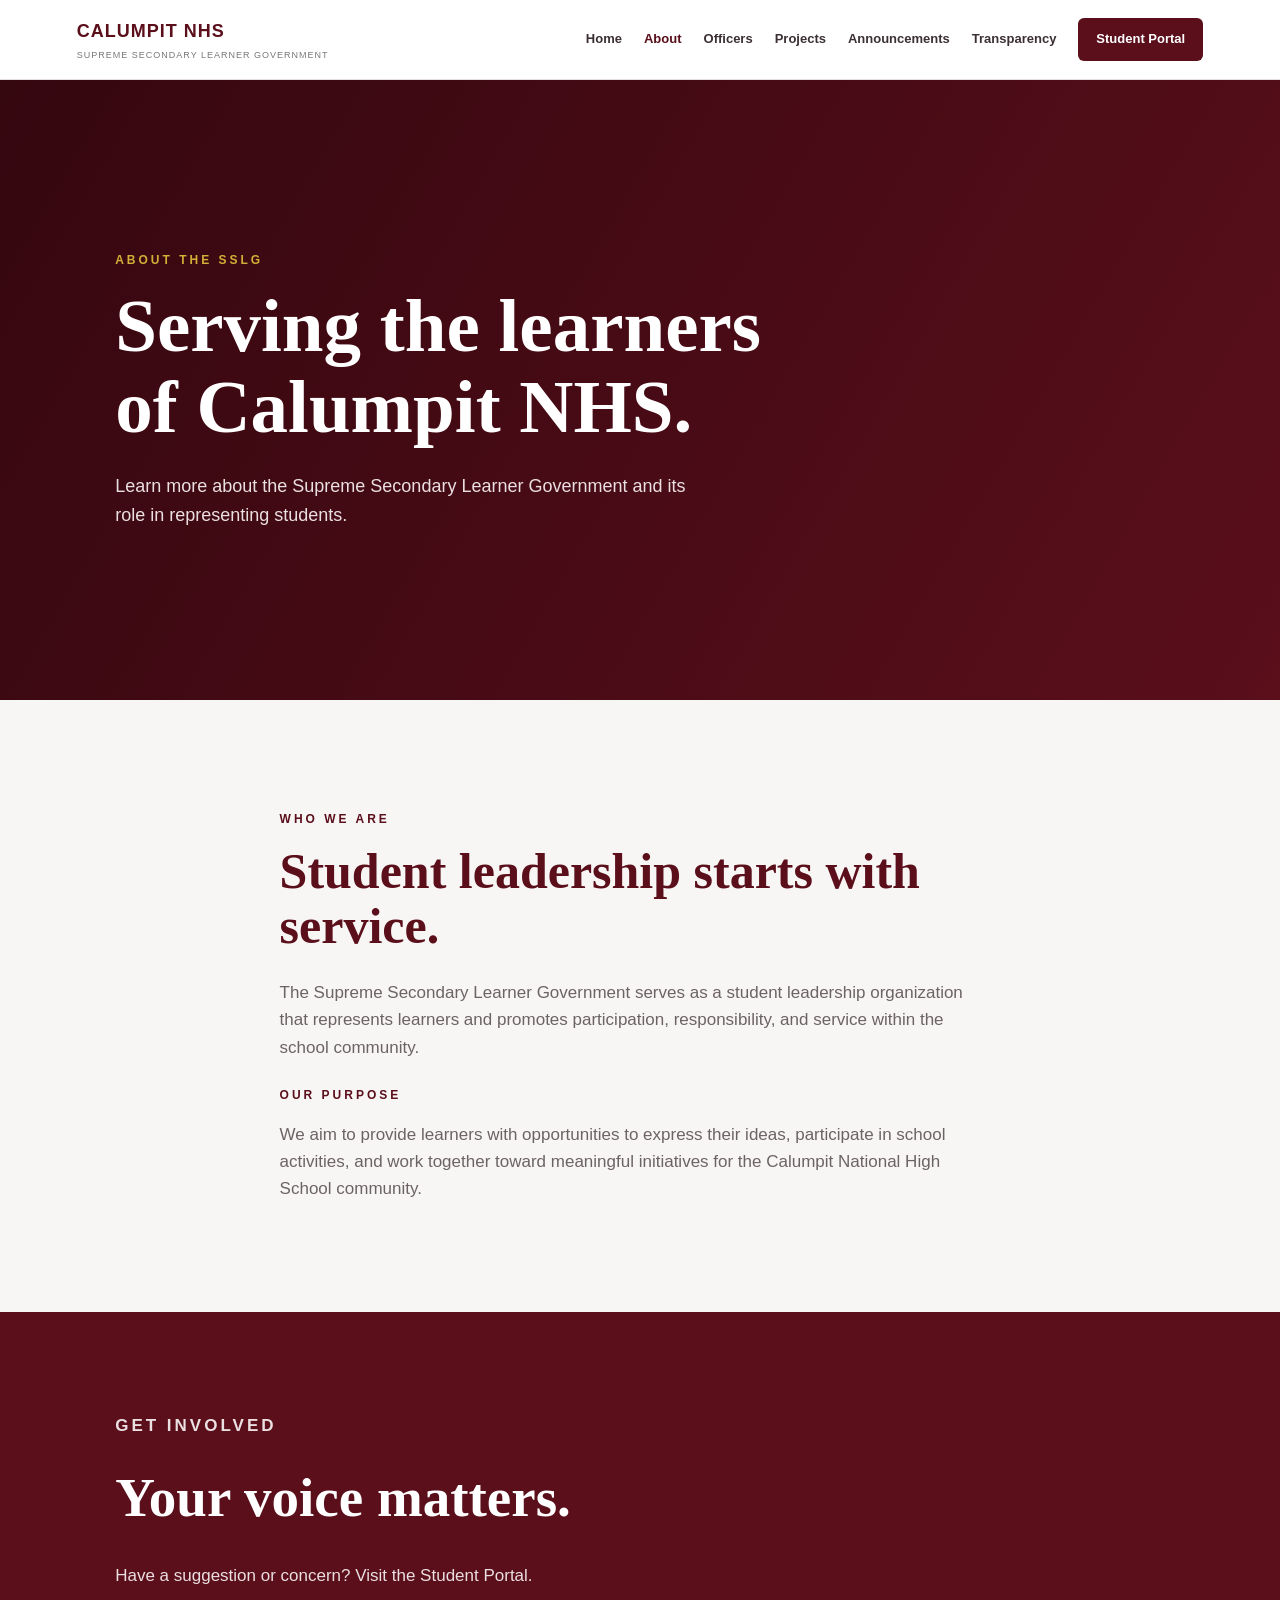
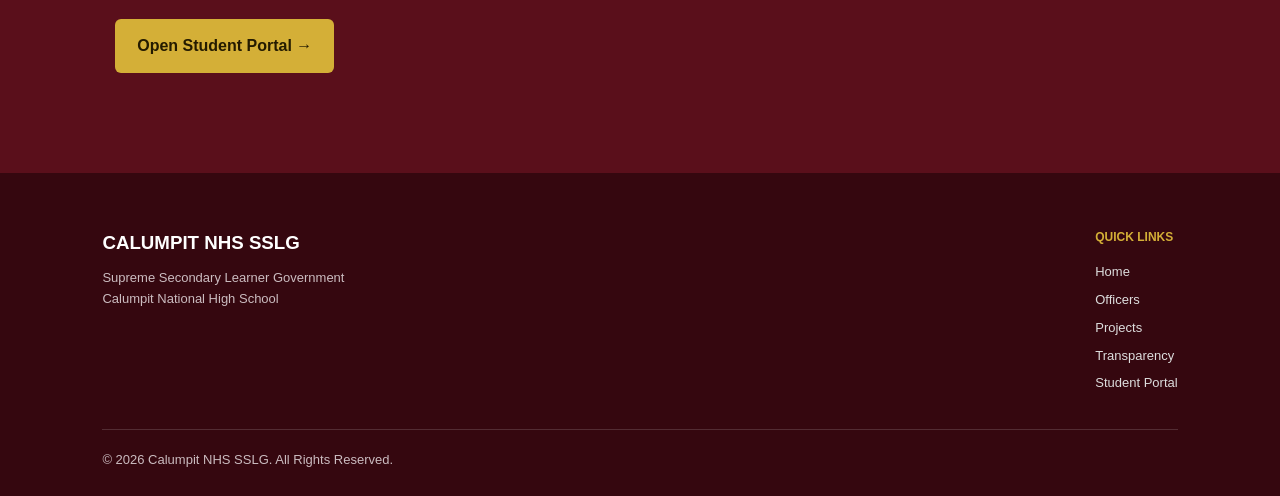
==== about.html @ c5470322 "Create about.html" ====
<!DOCTYPE html>
<html lang="en">

<head>

    <meta charset="UTF-8">

    <meta name="viewport"
          content="width=device-width, initial-scale=1.0">

    <title>About | Calumpit NHS SSLG</title>

    <link rel="stylesheet"
          href="style.css">

</head>


<body>


<!-- NAVIGATION -->

<header class="navbar">

    <div class="brand">

        <a href="index.html">

            <strong>
                CALUMPIT NHS
            </strong>

            <span>
                SUPREME SECONDARY LEARNER GOVERNMENT
            </span>

        </a>

    </div>


    <nav>

        <a href="index.html">
            Home
        </a>

        <a href="about.html"
           class="active">
            About
        </a>

        <a href="officers.html">
            Officers
        </a>

        <a href="projects.html">
            Projects
        </a>

        <a href="announcements.html">
            Announcements
        </a>

        <a href="transparency.html">
            Transparency
        </a>

        <a href="portal.html"
           class="portal-button">
            Student Portal
        </a>

    </nav>

</header>



<!-- PAGE HERO -->

<section class="hero">

    <div class="hero-content">

        <p class="eyebrow">
            ABOUT THE SSLG
        </p>


        <h1>
            Serving the learners
            of Calumpit NHS.
        </h1>


        <p class="hero-text">

            Learn more about the Supreme Secondary
            Learner Government and its role in
            representing students.

        </p>

    </div>

</section>



<!-- ABOUT CONTENT -->

<section class="welcome">

    <div class="section-label">
        WHO WE ARE
    </div>


    <h2>
        Student leadership
        starts with service.
    </h2>


    <p>

        The Supreme Secondary Learner Government
        serves as a student leadership organization
        that represents learners and promotes
        participation, responsibility, and service
        within the school community.

    </p>


    <br>


    <div class="section-label">
        OUR PURPOSE
    </div>


    <p>

        We aim to provide learners with opportunities
        to express their ideas, participate in school
        activities, and work together toward meaningful
        initiatives for the Calumpit National High
        School community.

    </p>

</section>



<!-- CALL TO ACTION -->

<section class="portal-section">

    <div class="portal-content">

        <p class="eyebrow">
            GET INVOLVED
        </p>


        <h2>
            Your voice matters.
        </h2>


        <p>

            Have a suggestion or concern?
            Visit the Student Portal.

        </p>


        <a href="portal.html"
           class="portal-cta">

            Open Student Portal →

        </a>

    </div>

</section>



<!-- FOOTER -->

<footer>

    <div class="footer-main">

        <div>

            <h3>
                CALUMPIT NHS SSLG
            </h3>

            <p>
                Supreme Secondary Learner Government
                <br>
                Calumpit National High School
            </p>

        </div>


        <div class="footer-links">

            <h4>
                QUICK LINKS
            </h4>

            <a href="index.html">
                Home
            </a>

            <a href="officers.html">
                Officers
            </a>

            <a href="projects.html">
                Projects
            </a>

            <a href="transparency.html">
                Transparency
            </a>

            <a href="portal.html">
                Student Portal
            </a>

        </div>

    </div>


    <div class="footer-bottom">

        <p>
            © 2026 Calumpit NHS SSLG.
            All Rights Reserved.
        </p>

    </div>

</footer>


</body>

</html>
---- style.css ----
/* =========================
   GENERAL
========================= */

* {
    box-sizing: border-box;
    margin: 0;
    padding: 0;
}

body {
    font-family: Arial, sans-serif;
    background: #f8f6f4;
    color: #24191c;
    line-height: 1.6;
}

a {
    text-decoration: none;
    color: inherit;
}


/* =========================
   NAVIGATION
========================= */

.navbar {
    height: 80px;
    background: white;

    display: flex;
    align-items: center;
    justify-content: space-between;

    padding: 0 6%;

    border-bottom: 1px solid #e5dfe0;
}

.brand a {
    display: flex;
    flex-direction: column;
}

.brand strong {
    color: #5a0f1b;
    font-size: 18px;
    letter-spacing: 1px;
}

.brand span {
    color: #777;
    font-size: 9px;
    letter-spacing: 1px;
    margin-top: 2px;
}

.navbar nav {
    display: flex;
    align-items: center;
    gap: 22px;
}

.navbar nav a {
    font-size: 13px;
    font-weight: bold;
    color: #3c3033;
}

.navbar nav a:hover,
.navbar nav .active {
    color: #5a0f1b;
}

.portal-button {
    background: #5a0f1b;
    color: white !important;

    padding: 11px 18px;

    border-radius: 6px;
}

.portal-button:hover {
    background: #3c0710;
}


/* =========================
   HERO
========================= */

.hero {
    min-height: 620px;

    background:
        linear-gradient(
            120deg,
            #35070f,
            #5a0f1b
        );

    color: white;

    display: flex;
    align-items: center;
    justify-content: space-between;

    padding: 90px 9%;

    gap: 60px;
}

.hero-content {
    max-width: 720px;
}

.eyebrow {
    color: #d4af37;

    font-size: 12px;
    font-weight: bold;

    letter-spacing: 3px;

    margin-bottom: 15px;
}

.hero h1 {
    font-family: Georgia, serif;

    font-size: clamp(45px, 6vw, 75px);

    line-height: 1.08;

    margin-bottom: 25px;
}

.hero-text {
    color: #eadfe1;

    font-size: 18px;

    max-width: 600px;
}

.hero-buttons {
    display: flex;
    gap: 12px;

    margin-top: 30px;
}

.button {
    background: #d4af37;
    color: #241b00;

    padding: 13px 22px;

    border-radius: 6px;

    font-weight: bold;
}

.button:hover {
    opacity: .9;
}

.button.secondary {
    background: transparent;

    color: white;

    border: 1px solid white;
}


/* =========================
   HERO EMBLEM
========================= */

.hero-emblem {
    text-align: center;
}

.emblem {
    width: 190px;
    height: 190px;

    border-radius: 50%;

    border: 6px solid #d4af37;

    background: rgba(255,255,255,.08);

    display: grid;
    place-items: center;

    font-size: 38px;
    font-weight: bold;

    margin-bottom: 20px;
}

.hero-emblem p {
    font-size: 11px;
    letter-spacing: 3px;
}


/* =========================
   WELCOME
========================= */

.welcome {
    max-width: 900px;

    padding: 110px 7%;

    margin: auto;
}

.section-label {
    color: #5a0f1b;

    font-size: 12px;
    font-weight: bold;

    letter-spacing: 3px;

    margin-bottom: 15px;
}

.welcome h2 {
    font-family: Georgia, serif;

    font-size: 50px;

    line-height: 1.1;

    color: #5a0f1b;

    margin-bottom: 25px;
}

.welcome p {
    color: #6c6365;

    font-size: 17px;

    max-width: 700px;
}


/* =========================
   QUICK ACCESS
========================= */

.quick-access {
    padding: 90px 7%;

    background: white;
}

.section-heading {
    max-width: 1200px;

    margin: auto;

    margin-bottom: 40px;
}

.eyebrow.dark {
    color: #5a0f1b;
}

.section-heading h2 {
    font-family: Georgia, serif;

    font-size: 45px;

    color: #24191c;
}


.quick-grid {
    max-width: 1200px;

    margin: auto;

    display: grid;

    grid-template-columns:
        repeat(4, 1fr);

    gap: 20px;
}

.quick-card {
    padding: 30px;

    border: 1px solid #e8e0e1;

    border-radius: 12px;

    background: #fff;

    transition: .2s;
}

.quick-card:hover {
    transform: translateY(-5px);

    border-color: #bca2a6;

    box-shadow:
        0 15px 35px
        rgba(40, 10, 15, .08);
}

.card-icon {
    font-size: 32px;

    margin-bottom: 15px;
}

.quick-card h3 {
    color: #5a0f1b;

    margin-bottom: 10px;
}

.quick-card p {
    color: #746a6c;

    font-size: 14px;

    margin-bottom: 20px;
}

.quick-card span {
    color: #5a0f1b;

    font-size: 13px;

    font-weight: bold;
}


/* =========================
   STUDENT PORTAL
========================= */

.portal-section {
    background: #5a0f1b;

    color: white;

    padding: 100px 9%;
}

.portal-content {
    max-width: 750px;
}

.portal-section h2 {
    font-family: Georgia, serif;

    font-size: 55px;

    margin-bottom: 20px;
}

.portal-section p {
    color: #eadfe1;

    max-width: 650px;

    font-size: 17px;
}

.portal-cta {
    display: inline-block;

    margin-top: 30px;

    padding: 14px 22px;

    background: #d4af37;

    color: #241b00;

    border-radius: 6px;

    font-weight: bold;
}


/* =========================
   FOOTER
========================= */

footer {
    background: #35070f;

    color: white;

    padding: 55px 8% 25px;
}

.footer-main {
    display: flex;

    justify-content: space-between;

    gap: 50px;
}

footer h3 {
    margin-bottom: 10px;
}

footer p {
    color: #cbbcc0;

    font-size: 13px;
}

.footer-links {
    display: flex;

    flex-direction: column;

    gap: 7px;
}

.footer-links h4 {
    color: #d4af37;

    font-size: 12px;

    margin-bottom: 8px;
}

.footer-links a {
    color: #ddd;

    font-size: 13px;
}

.footer-links a:hover {
    color: #d4af37;
}

.footer-bottom {
    border-top: 1px solid rgba(255,255,255,.15);

    margin-top: 35px;

    padding-top: 20px;
}


/* =========================
   MOBILE
========================= */

@media (max-width: 900px) {

    .navbar {
        padding: 0 5%;
    }

    .navbar nav {
        gap: 10px;
    }

    .hero {
        flex-direction: column;

        align-items: flex-start;

        padding: 70px 7%;
    }

    .hero-emblem {
        display: none;
    }

    .quick-grid {
        grid-template-columns:
            repeat(2, 1fr);
    }

}


@media (max-width: 600px) {

    .navbar {
        height: auto;

        padding: 20px;
    }

    .navbar nav {
        display: none;
    }

    .hero h1 {
        font-size: 45px;
    }

    .welcome h2,
    .section-heading h2,
    .portal-section h2 {
        font-size: 38px;
    }

    .quick-grid {
        grid-template-columns: 1fr;
    }

    .hero-buttons {
        flex-direction: column;
        align-items: flex-start;
    }

    .footer-main {
        flex-direction: column;
    }

}
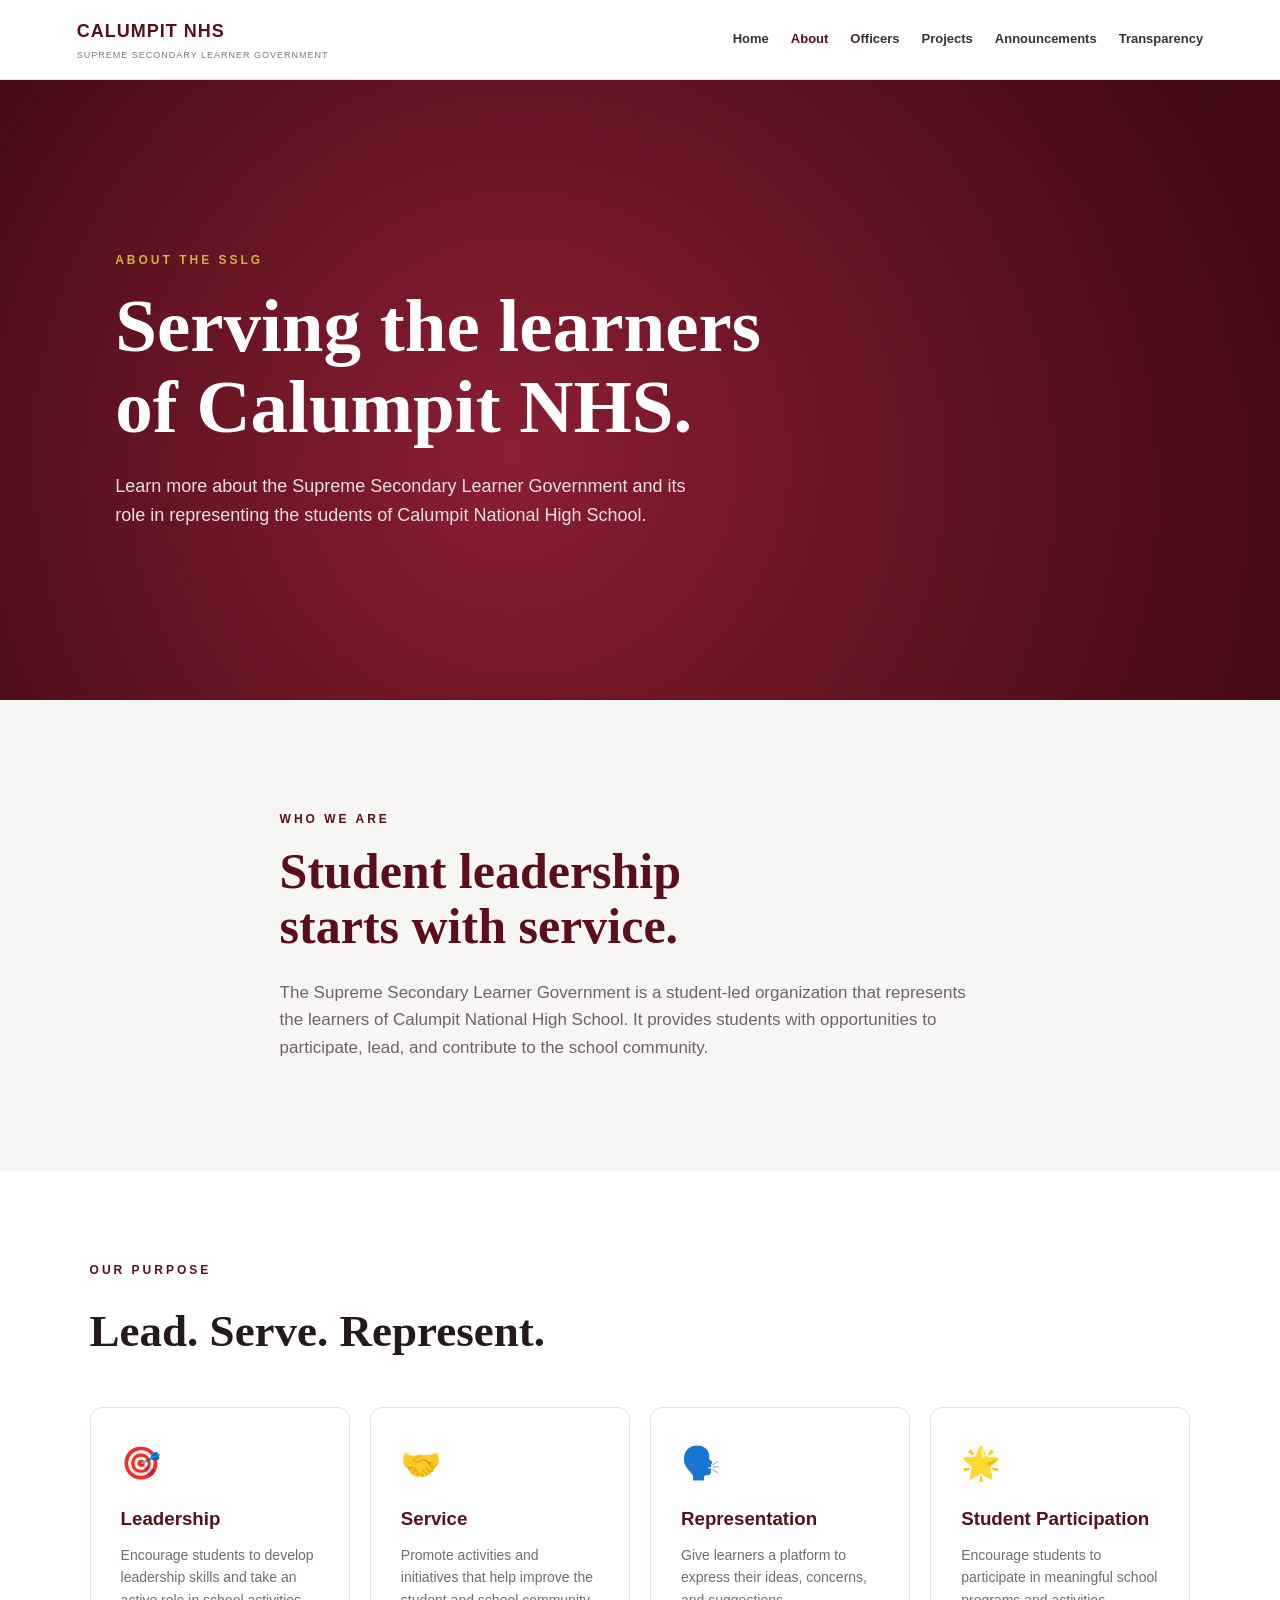
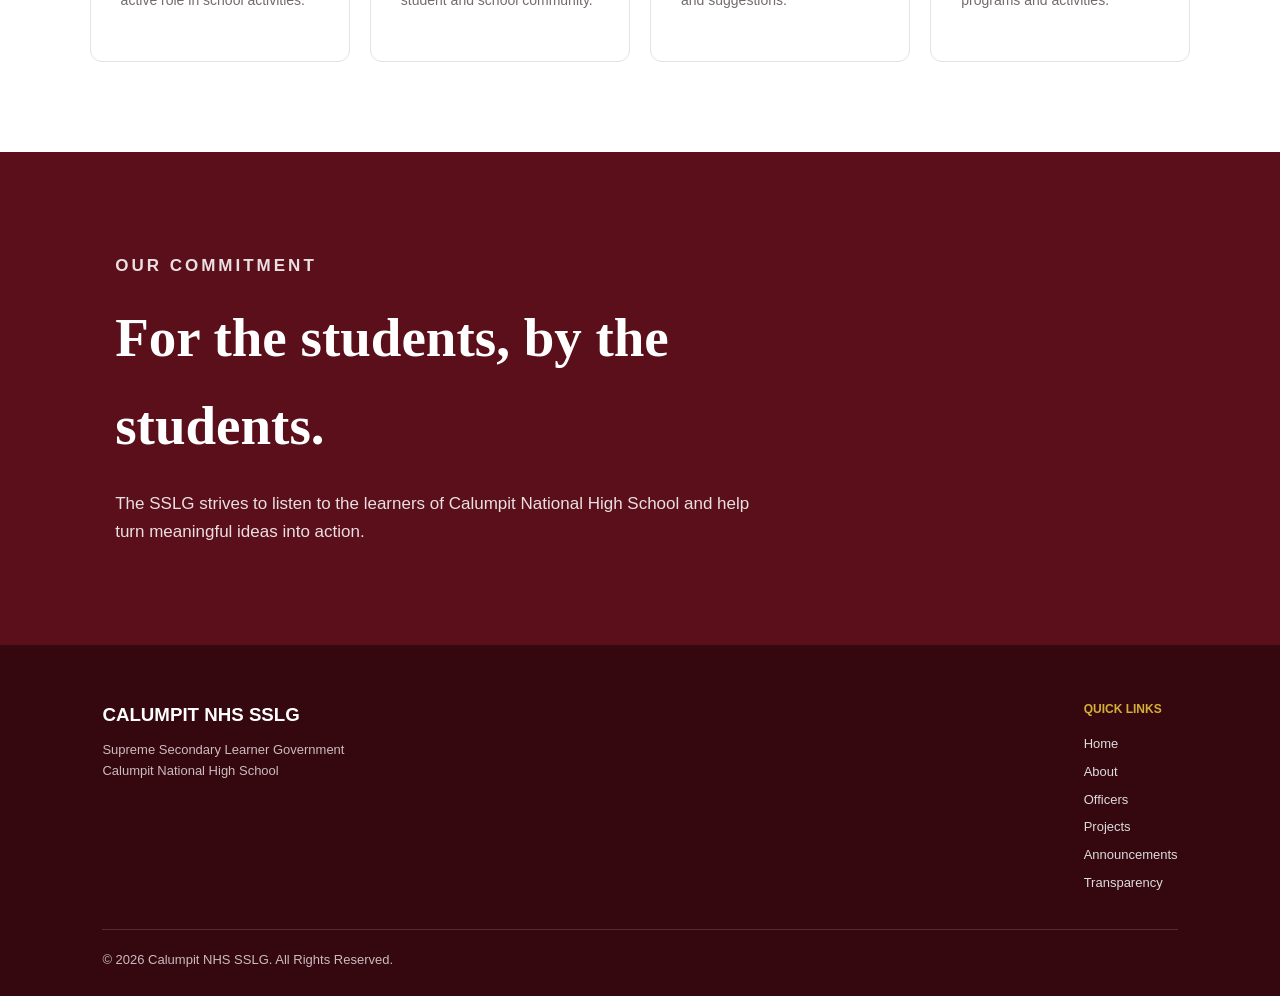
==== commit e464fb71: "Update about.html" ====
--- a/about.html
+++ b/about.html
@@ -2,83 +2,38 @@
 <html lang="en">
 
 <head>
-
     <meta charset="UTF-8">
-
-    <meta name="viewport"
-          content="width=device-width, initial-scale=1.0">
+    <meta name="viewport" content="width=device-width, initial-scale=1.0">
 
     <title>About | Calumpit NHS SSLG</title>
 
-    <link rel="stylesheet"
-          href="style.css">
-
+    <link rel="stylesheet" href="style.css">
 </head>
 
-
 <body>
 
-
-<!-- NAVIGATION -->
-
 <header class="navbar">
 
     <div class="brand">
-
         <a href="index.html">
-
-            <strong>
-                CALUMPIT NHS
-            </strong>
-
-            <span>
-                SUPREME SECONDARY LEARNER GOVERNMENT
-            </span>
-
+            <strong>CALUMPIT NHS</strong>
+            <span>SUPREME SECONDARY LEARNER GOVERNMENT</span>
         </a>
-
-    </div>
-
+    </div>
 
     <nav>
-
-        <a href="index.html">
-            Home
-        </a>
-
-        <a href="about.html"
-           class="active">
-            About
-        </a>
-
-        <a href="officers.html">
-            Officers
-        </a>
-
-        <a href="projects.html">
-            Projects
-        </a>
-
-        <a href="announcements.html">
-            Announcements
-        </a>
-
-        <a href="transparency.html">
-            Transparency
-        </a>
-
-        <a href="portal.html"
-           class="portal-button">
-            Student Portal
-        </a>
-
+        <a href="index.html">Home</a>
+        <a href="about.html" class="active">About</a>
+        <a href="officers.html">Officers</a>
+        <a href="projects.html">Projects</a>
+        <a href="announcements.html">Announcements</a>
+        <a href="transparency.html">Transparency</a>
     </nav>
 
 </header>
 
 
-
-<!-- PAGE HERO -->
+<main>
 
 <section class="hero">
 
@@ -88,28 +43,24 @@
             ABOUT THE SSLG
         </p>
 
-
         <h1>
             Serving the learners
+            <br>
             of Calumpit NHS.
         </h1>
 
-
         <p class="hero-text">
-
             Learn more about the Supreme Secondary
             Learner Government and its role in
-            representing students.
-
-        </p>
-
-    </div>
-
-</section>
-
-
-
-<!-- ABOUT CONTENT -->
+            representing the students of Calumpit
+            National High School.
+        </p>
+
+    </div>
+
+</section>
+
+
 
 <section class="welcome">
 
@@ -117,84 +68,148 @@
         WHO WE ARE
     </div>
 
-
     <h2>
         Student leadership
+        <br>
         starts with service.
     </h2>
 
-
     <p>
-
         The Supreme Secondary Learner Government
-        serves as a student leadership organization
-        that represents learners and promotes
-        participation, responsibility, and service
-        within the school community.
-
+        is a student-led organization that represents
+        the learners of Calumpit National High School.
+        It provides students with opportunities to
+        participate, lead, and contribute to the
+        school community.
     </p>
 
-
-    <br>
-
-
-    <div class="section-label">
-        OUR PURPOSE
-    </div>
-
-
-    <p>
-
-        We aim to provide learners with opportunities
-        to express their ideas, participate in school
-        activities, and work together toward meaningful
-        initiatives for the Calumpit National High
-        School community.
-
-    </p>
-
-</section>
-
-
-
-<!-- CALL TO ACTION -->
+</section>
+
+
+
+<section class="quick-access">
+
+    <div class="section-heading">
+
+        <p class="eyebrow dark">
+            OUR PURPOSE
+        </p>
+
+        <h2>
+            Lead. Serve. Represent.
+        </h2>
+
+    </div>
+
+
+    <div class="quick-grid">
+
+        <div class="quick-card">
+
+            <div class="card-icon">
+                🎯
+            </div>
+
+            <h3>
+                Leadership
+            </h3>
+
+            <p>
+                Encourage students to develop
+                leadership skills and take an
+                active role in school activities.
+            </p>
+
+        </div>
+
+
+        <div class="quick-card">
+
+            <div class="card-icon">
+                🤝
+            </div>
+
+            <h3>
+                Service
+            </h3>
+
+            <p>
+                Promote activities and initiatives
+                that help improve the student
+                and school community.
+            </p>
+
+        </div>
+
+
+        <div class="quick-card">
+
+            <div class="card-icon">
+                🗣️
+            </div>
+
+            <h3>
+                Representation
+            </h3>
+
+            <p>
+                Give learners a platform to express
+                their ideas, concerns, and suggestions.
+            </p>
+
+        </div>
+
+
+        <div class="quick-card">
+
+            <div class="card-icon">
+                🌟
+            </div>
+
+            <h3>
+                Student Participation
+            </h3>
+
+            <p>
+                Encourage students to participate
+                in meaningful school programs and
+                activities.
+            </p>
+
+        </div>
+
+    </div>
+
+</section>
+
+
 
 <section class="portal-section">
 
     <div class="portal-content">
 
         <p class="eyebrow">
-            GET INVOLVED
-        </p>
-
+            OUR COMMITMENT
+        </p>
 
         <h2>
-            Your voice matters.
+            For the students,
+            by the students.
         </h2>
 
-
         <p>
-
-            Have a suggestion or concern?
-            Visit the Student Portal.
-
-        </p>
-
-
-        <a href="portal.html"
-           class="portal-cta">
-
-            Open Student Portal →
-
-        </a>
-
-    </div>
-
-</section>
-
-
-
-<!-- FOOTER -->
+            The SSLG strives to listen to the learners
+            of Calumpit National High School and help
+            turn meaningful ideas into action.
+        </p>
+
+    </div>
+
+</section>
+
+</main>
+
+
 
 <footer>
 
@@ -221,25 +236,12 @@
                 QUICK LINKS
             </h4>
 
-            <a href="index.html">
-                Home
-            </a>
-
-            <a href="officers.html">
-                Officers
-            </a>
-
-            <a href="projects.html">
-                Projects
-            </a>
-
-            <a href="transparency.html">
-                Transparency
-            </a>
-
-            <a href="portal.html">
-                Student Portal
-            </a>
+            <a href="index.html">Home</a>
+            <a href="about.html">About</a>
+            <a href="officers.html">Officers</a>
+            <a href="projects.html">Projects</a>
+            <a href="announcements.html">Announcements</a>
+            <a href="transparency.html">Transparency</a>
 
         </div>
 
@@ -257,7 +259,5 @@
 
 </footer>
 
-
 </body>
-
 </html>
--- a/style.css
+++ b/style.css
@@ -95,12 +95,26 @@
     min-height: 620px;
 
     background:
+        radial-gradient(
+            circle at 20% 30%,
+            #8b1e32,
+            transparent 35%
+        ),
+        radial-gradient(
+            circle at 80% 70%,
+            #7a182b,
+            transparent 35%
+        ),
         linear-gradient(
             120deg,
             #35070f,
             #5a0f1b
         );
 
+    background-size: 200% 200%;
+
+    animation: maroonRadiance 12s ease-in-out infinite;
+
     color: white;
 
     display: flex;
@@ -110,6 +124,33 @@
     padding: 90px 9%;
 
     gap: 60px;
+
+    overflow: hidden;
+}
+
+
+@keyframes maroonRadiance {
+
+    0% {
+        background-position: 0% 50%;
+    }
+
+    25% {
+        background-position: 100% 30%;
+    }
+
+    50% {
+        background-position: 100% 80%;
+    }
+
+    75% {
+        background-position: 20% 100%;
+    }
+
+    100% {
+        background-position: 0% 50%;
+    }
+
 }
 
 .hero-content {
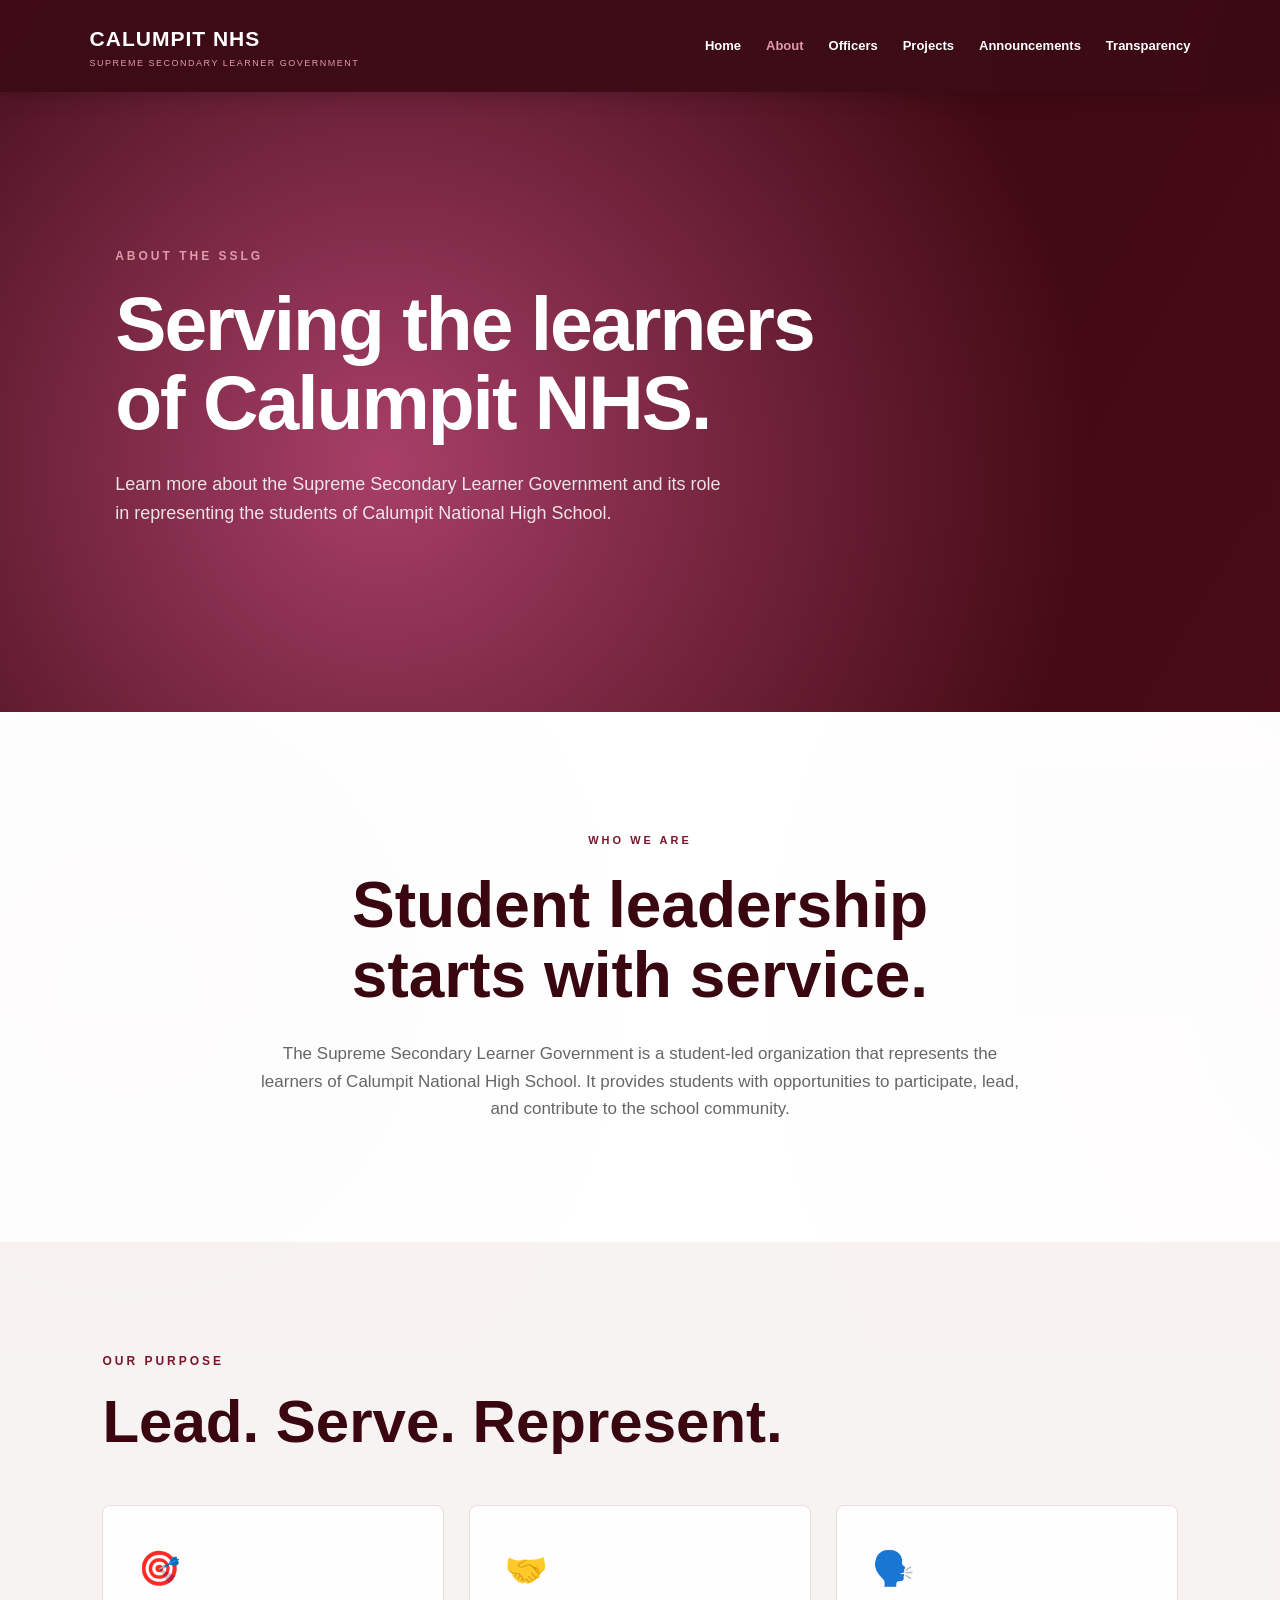
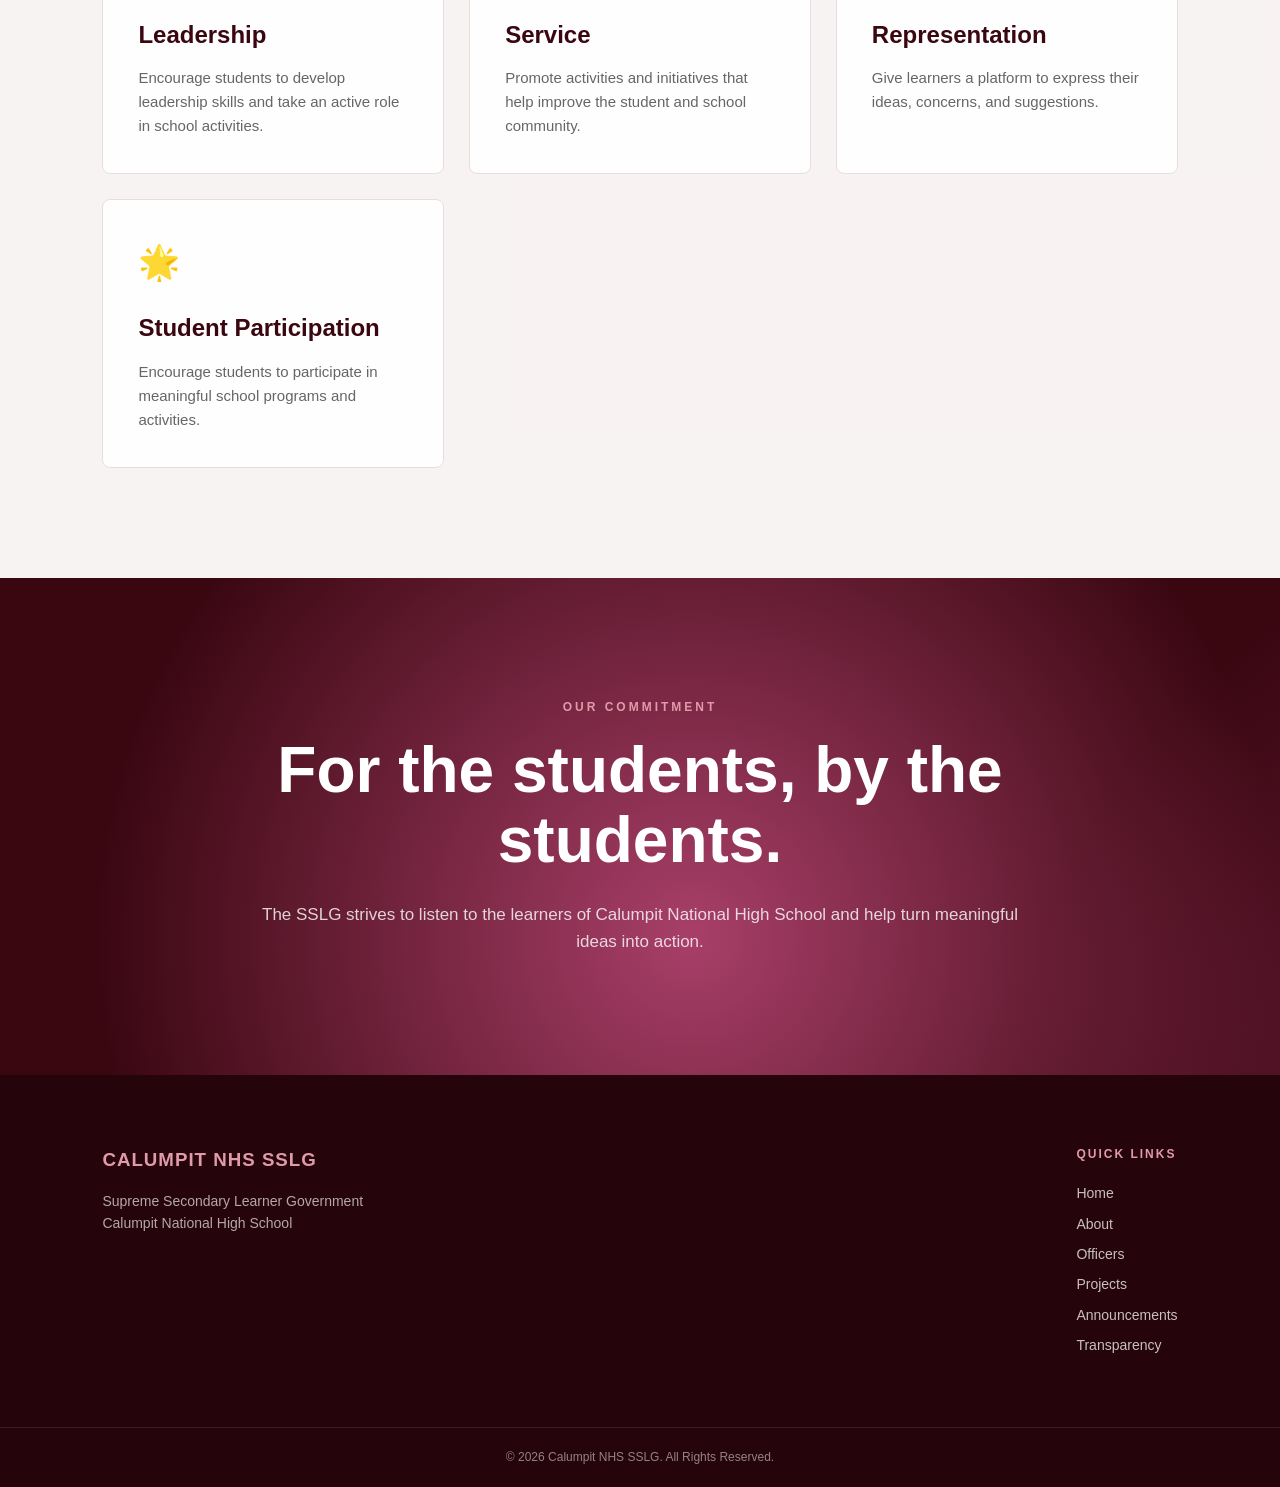
==== commit 896ea2e3: "Update about.html" ====
--- a/about.html
+++ b/about.html
@@ -10,7 +10,7 @@
     <link rel="stylesheet" href="style.css">
 </head>
 
-<body>
+<body class="about">
 
 <header class="navbar">
 
--- a/style.css
+++ b/style.css
@@ -1,456 +1,1023 @@
+/* =========================================================
+   CALUMPIT NHS SSLG WEBSITE
+   COMPLETE STYLE SHEET
+   ========================================================= */
+
+
 /* =========================
-   GENERAL
-========================= */
+   RESET
+   ========================= */
 
 * {
-    box-sizing: border-box;
     margin: 0;
     padding: 0;
+    box-sizing: border-box;
+}
+
+html {
+    scroll-behavior: smooth;
 }
 
 body {
-    font-family: Arial, sans-serif;
-    background: #f8f6f4;
-    color: #24191c;
+    font-family: Arial, Helvetica, sans-serif;
+    color: #3a0711;
+    background: #f8f3f3;
     line-height: 1.6;
-}
-
-a {
-    text-decoration: none;
-    color: inherit;
+    overflow-x: hidden;
+}
+
+
+/* =========================
+   PAGE COLOR THEMES
+   ========================= */
+
+/* HOME — MAROON + GOLD */
+
+body.home {
+    --glow1: rgba(231, 189, 104, 0.35);
+    --glow2: rgba(139, 30, 50, 0.50);
+    --glow3: rgba(110, 20, 40, 0.35);
+
+    --hero1: #9b2845;
+    --hero2: #c49a45;
+
+    --accent: #e7bd68;
+}
+
+
+/* ABOUT — BURGUNDY + ROSE */
+
+body.about {
+    --glow1: rgba(190, 75, 105, 0.38);
+    --glow2: rgba(110, 20, 45, 0.50);
+    --glow3: rgba(150, 45, 75, 0.35);
+
+    --hero1: #a83f68;
+    --hero2: #702040;
+
+    --accent: #e09aaa;
+}
+
+
+/* OFFICERS — MAROON + PLUM */
+
+body.officers {
+    --glow1: rgba(125, 75, 150, 0.35);
+    --glow2: rgba(95, 20, 65, 0.50);
+    --glow3: rgba(135, 45, 105, 0.30);
+
+    --hero1: #75468e;
+    --hero2: #842d68;
+
+    --accent: #d1a4e5;
+}
+
+
+/* PROJECTS — CRIMSON + MAROON */
+
+body.projects {
+    --glow1: rgba(210, 50, 65, 0.38);
+    --glow2: rgba(120, 15, 30, 0.55);
+    --glow3: rgba(170, 35, 45, 0.35);
+
+    --hero1: #c52f43;
+    --hero2: #8f1728;
+
+    --accent: #f08080;
+}
+
+
+/* ANNOUNCEMENTS — MAROON + COPPER */
+
+body.announcements {
+    --glow1: rgba(205, 110, 50, 0.38);
+    --glow2: rgba(120, 25, 30, 0.50);
+    --glow3: rgba(180, 65, 40, 0.35);
+
+    --hero1: #b85c35;
+    --hero2: #9a302d;
+
+    --accent: #e5a66b;
+}
+
+
+/* TRANSPARENCY — MAROON + BRONZE */
+
+body.transparency {
+    --glow1: rgba(190, 145, 60, 0.38);
+    --glow2: rgba(100, 20, 30, 0.55);
+    --glow3: rgba(150, 90, 40, 0.35);
+
+    --hero1: #a98235;
+    --hero2: #7d202c;
+
+    --accent: #e0bd72;
+}
+
+
+/* =========================
+   MOVING BACKGROUND
+   ========================= */
+
+body::before {
+    content: "";
+
+    position: fixed;
+
+    top: -50%;
+    left: -50%;
+
+    width: 200%;
+    height: 200%;
+
+    z-index: -5;
+
+    pointer-events: none;
+
+    background:
+        radial-gradient(
+            circle at 20% 20%,
+            var(--glow1),
+            transparent 25%
+        ),
+
+        radial-gradient(
+            circle at 80% 30%,
+            var(--glow2),
+            transparent 28%
+        ),
+
+        radial-gradient(
+            circle at 30% 80%,
+            var(--glow3),
+            transparent 25%
+        ),
+
+        radial-gradient(
+            circle at 80% 80%,
+            var(--glow1),
+            transparent 30%
+        );
+
+    animation:
+        backgroundMove 18s ease-in-out infinite;
+}
+
+
+@keyframes backgroundMove {
+
+    0% {
+        transform:
+            translate(0%, 0%)
+            scale(1);
+    }
+
+    25% {
+        transform:
+            translate(5%, -4%)
+            scale(1.05);
+    }
+
+    50% {
+        transform:
+            translate(-4%, 5%)
+            scale(1.08);
+    }
+
+    75% {
+        transform:
+            translate(-5%, -3%)
+            scale(1.04);
+    }
+
+    100% {
+        transform:
+            translate(0%, 0%)
+            scale(1);
+    }
 }
 
 
 /* =========================
    NAVIGATION
-========================= */
+   ========================= */
 
 .navbar {
-    height: 80px;
-    background: white;
+
+    width: 100%;
+
+    padding:
+        22px 7%;
 
     display: flex;
+
     align-items: center;
+
     justify-content: space-between;
 
-    padding: 0 6%;
-
-    border-bottom: 1px solid #e5dfe0;
-}
+    background:
+        rgba(55, 5, 15, 0.97);
+
+    position: sticky;
+
+    top: 0;
+
+    z-index: 1000;
+
+    box-shadow:
+        0 4px 20px
+        rgba(0, 0, 0, 0.18);
+}
+
 
 .brand a {
+
+    text-decoration: none;
+
     display: flex;
+
     flex-direction: column;
 }
 
+
 .brand strong {
-    color: #5a0f1b;
-    font-size: 18px;
+
+    color: white;
+
+    font-size: 21px;
+
     letter-spacing: 1px;
 }
 
+
 .brand span {
-    color: #777;
+
+    color: var(--accent);
+
     font-size: 9px;
-    letter-spacing: 1px;
-    margin-top: 2px;
-}
-
-.navbar nav {
+
+    letter-spacing: 1.5px;
+}
+
+
+nav {
+
     display: flex;
+
     align-items: center;
-    gap: 22px;
-}
-
-.navbar nav a {
+
+    gap: 25px;
+}
+
+
+nav a {
+
+    color: white;
+
+    text-decoration: none;
+
     font-size: 13px;
-    font-weight: bold;
-    color: #3c3033;
-}
-
-.navbar nav a:hover,
-.navbar nav .active {
-    color: #5a0f1b;
-}
-
-.portal-button {
-    background: #5a0f1b;
-    color: white !important;
-
-    padding: 11px 18px;
-
-    border-radius: 6px;
-}
-
-.portal-button:hover {
-    background: #3c0710;
+
+    font-weight: 600;
+
+    transition:
+        color 0.3s ease;
+}
+
+
+nav a:hover,
+nav a.active {
+
+    color: var(--accent);
 }
 
 
 /* =========================
    HERO
-========================= */
+   ========================= */
 
 .hero {
+
     min-height: 620px;
 
+    position: relative;
+
+    overflow: hidden;
+
+    display: flex;
+
+    align-items: center;
+
+    justify-content: space-between;
+
+    gap: 60px;
+
+    padding:
+        100px 9%;
+
+    color: white;
+
     background:
+
         radial-gradient(
-            circle at 20% 30%,
-            #8b1e32,
-            transparent 35%
+            circle at 15% 30%,
+            var(--hero1),
+            transparent 30%
         ),
+
         radial-gradient(
-            circle at 80% 70%,
-            #7a182b,
-            transparent 35%
+            circle at 85% 70%,
+            var(--hero2),
+            transparent 30%
         ),
+
         linear-gradient(
             120deg,
             #35070f,
             #5a0f1b
         );
 
-    background-size: 200% 200%;
-
-    animation: maroonRadiance 12s ease-in-out infinite;
+    background-size:
+        200% 200%;
+
+    animation:
+        heroMove 15s
+        ease-in-out infinite;
+}
+
+
+@keyframes heroMove {
+
+    0% {
+        background-position:
+            0% 50%;
+    }
+
+    25% {
+        background-position:
+            100% 30%;
+    }
+
+    50% {
+        background-position:
+            100% 80%;
+    }
+
+    75% {
+        background-position:
+            20% 100%;
+    }
+
+    100% {
+        background-position:
+            0% 50%;
+    }
+}
+
+
+.hero-content {
+
+    max-width: 720px;
+}
+
+
+.eyebrow {
+
+    color: var(--accent);
+
+    font-size: 12px;
+
+    font-weight: 700;
+
+    letter-spacing: 3px;
+
+    margin-bottom: 18px;
+}
+
+
+.eyebrow.dark {
+
+    color: #7b162b;
+}
+
+
+.hero h1 {
+
+    font-size:
+        clamp(45px, 6vw, 82px);
+
+    line-height: 1.03;
+
+    letter-spacing: -2px;
+
+    margin-bottom: 28px;
+}
+
+
+.hero-text {
+
+    max-width: 620px;
+
+    font-size: 18px;
+
+    color:
+        rgba(255,255,255,0.86);
+
+    margin-bottom: 30px;
+}
+
+
+/* =========================
+   HOME LOGO / EMBLEM
+   ========================= */
+
+.hero-emblem {
+
+    text-align: center;
+
+    min-width: 220px;
+}
+
+
+.emblem {
+
+    width: 190px;
+
+    height: 190px;
+
+    border-radius: 50%;
+
+    display: flex;
+
+    align-items: center;
+
+    justify-content: center;
+
+    margin: auto;
+
+    border:
+        3px solid var(--accent);
+
+    color:
+        var(--accent);
+
+    font-size: 42px;
+
+    font-weight: 900;
+
+    letter-spacing: 3px;
+
+    background:
+        rgba(255,255,255,0.05);
+
+    position: relative;
+
+    box-shadow:
+
+        0 0 10px
+        rgba(231,189,104,0.7),
+
+        0 0 25px
+        rgba(231,189,104,0.5),
+
+        0 0 55px
+        rgba(231,189,104,0.35);
+
+    animation:
+        logoGlow 3s
+        ease-in-out infinite;
+}
+
+
+.emblem::before {
+
+    content: "";
+
+    position: absolute;
+
+    width: 220px;
+
+    height: 220px;
+
+    border-radius: 50%;
+
+    border:
+        1px solid
+        rgba(231,189,104,0.35);
+
+    box-shadow:
+        0 0 25px
+        rgba(231,189,104,0.25);
+
+    animation:
+        logoRing 5s
+        linear infinite;
+}
+
+
+.emblem::after {
+
+    content: "";
+
+    position: absolute;
+
+    width: 250px;
+
+    height: 250px;
+
+    border-radius: 50%;
+
+    border:
+        1px solid
+        rgba(231,189,104,0.15);
+
+    animation:
+        logoRingReverse 8s
+        linear infinite;
+}
+
+
+@keyframes logoGlow {
+
+    0% {
+
+        transform:
+            scale(1);
+
+        box-shadow:
+
+            0 0 10px
+            rgba(231,189,104,0.6),
+
+            0 0 25px
+            rgba(231,189,104,0.4),
+
+            0 0 45px
+            rgba(231,189,104,0.25);
+    }
+
+
+    50% {
+
+        transform:
+            scale(1.04);
+
+        box-shadow:
+
+            0 0 15px
+            rgba(231,189,104,0.9),
+
+            0 0 40px
+            rgba(231,189,104,0.65),
+
+            0 0 75px
+            rgba(231,189,104,0.4);
+    }
+
+
+    100% {
+
+        transform:
+            scale(1);
+
+        box-shadow:
+
+            0 0 10px
+            rgba(231,189,104,0.6),
+
+            0 0 25px
+            rgba(231,189,104,0.4),
+
+            0 0 45px
+            rgba(231,189,104,0.25);
+    }
+}
+
+
+@keyframes logoRing {
+
+    from {
+
+        transform:
+            rotate(0deg);
+    }
+
+    to {
+
+        transform:
+            rotate(360deg);
+    }
+}
+
+
+@keyframes logoRingReverse {
+
+    from {
+
+        transform:
+            rotate(360deg);
+    }
+
+    to {
+
+        transform:
+            rotate(0deg);
+    }
+}
+
+
+/* =========================
+   BUTTONS
+   ========================= */
+
+.hero-buttons {
+
+    display: flex;
+
+    gap: 15px;
+
+    flex-wrap: wrap;
+}
+
+
+.button {
+
+    display: inline-block;
+
+    padding:
+        14px 25px;
+
+    background:
+        var(--accent);
+
+    color:
+        #3a0711;
+
+    text-decoration: none;
+
+    font-weight: 700;
+
+    border-radius: 4px;
+
+    transition:
+        0.3s;
+}
+
+
+.button:hover {
+
+    transform:
+        translateY(-3px);
+
+    box-shadow:
+        0 8px 20px
+        rgba(0,0,0,0.2);
+}
+
+
+.button.secondary {
+
+    background:
+        transparent;
 
     color: white;
 
-    display: flex;
-    align-items: center;
-    justify-content: space-between;
-
-    padding: 90px 9%;
-
-    gap: 60px;
-
-    overflow: hidden;
-}
-
-
-@keyframes maroonRadiance {
-
-    0% {
-        background-position: 0% 50%;
-    }
-
-    25% {
-        background-position: 100% 30%;
-    }
-
-    50% {
-        background-position: 100% 80%;
-    }
-
-    75% {
-        background-position: 20% 100%;
-    }
-
-    100% {
-        background-position: 0% 50%;
-    }
-
-}
-
-.hero-content {
-    max-width: 720px;
-}
-
-.eyebrow {
-    color: #d4af37;
-
-    font-size: 12px;
-    font-weight: bold;
-
-    letter-spacing: 3px;
-
-    margin-bottom: 15px;
-}
-
-.hero h1 {
-    font-family: Georgia, serif;
-
-    font-size: clamp(45px, 6vw, 75px);
-
-    line-height: 1.08;
-
-    margin-bottom: 25px;
-}
-
-.hero-text {
-    color: #eadfe1;
-
-    font-size: 18px;
-
-    max-width: 600px;
-}
-
-.hero-buttons {
-    display: flex;
-    gap: 12px;
-
-    margin-top: 30px;
-}
-
-.button {
-    background: #d4af37;
-    color: #241b00;
-
-    padding: 13px 22px;
-
-    border-radius: 6px;
-
-    font-weight: bold;
-}
-
-.button:hover {
-    opacity: .9;
-}
-
-.button.secondary {
-    background: transparent;
-
-    color: white;
-
-    border: 1px solid white;
-}
-
-
-/* =========================
-   HERO EMBLEM
-========================= */
-
-.hero-emblem {
-    text-align: center;
-}
-
-.emblem {
-    width: 190px;
-    height: 190px;
-
-    border-radius: 50%;
-
-    border: 6px solid #d4af37;
-
-    background: rgba(255,255,255,.08);
-
-    display: grid;
-    place-items: center;
-
-    font-size: 38px;
-    font-weight: bold;
-
-    margin-bottom: 20px;
-}
-
-.hero-emblem p {
-    font-size: 11px;
-    letter-spacing: 3px;
+    border:
+        1px solid
+        rgba(255,255,255,0.5);
+}
+
+
+.button.secondary:hover {
+
+    background: white;
+
+    color:
+        #3a0711;
 }
 
 
 /* =========================
    WELCOME
-========================= */
+   ========================= */
 
 .welcome {
-    max-width: 900px;
-
-    padding: 110px 7%;
+
+    padding:
+        120px 10%;
+
+    background:
+        rgba(255,255,255,0.96);
+
+    text-align: center;
+}
+
+
+.section-label {
+
+    color:
+        #7b162b;
+
+    font-size: 11px;
+
+    font-weight: 800;
+
+    letter-spacing: 3px;
+
+    margin-bottom: 20px;
+}
+
+
+.welcome h2 {
+
+    max-width: 800px;
+
+    margin:
+        auto auto 30px;
+
+    font-size:
+        clamp(36px,5vw,65px);
+
+    line-height: 1.1;
+
+    color:
+        #3a0711;
+}
+
+
+.welcome > p {
+
+    max-width: 760px;
 
     margin: auto;
-}
-
-.section-label {
-    color: #5a0f1b;
-
-    font-size: 12px;
-    font-weight: bold;
-
-    letter-spacing: 3px;
-
-    margin-bottom: 15px;
-}
-
-.welcome h2 {
-    font-family: Georgia, serif;
-
-    font-size: 50px;
-
-    line-height: 1.1;
-
-    color: #5a0f1b;
-
-    margin-bottom: 25px;
-}
-
-.welcome p {
-    color: #6c6365;
 
     font-size: 17px;
 
-    max-width: 700px;
+    color: #666;
 }
 
 
 /* =========================
    QUICK ACCESS
-========================= */
+   ========================= */
 
 .quick-access {
-    padding: 90px 7%;
-
-    background: white;
-}
+
+    padding:
+        110px 8%;
+
+    background:
+        rgba(248,243,243,0.96);
+}
+
 
 .section-heading {
-    max-width: 1200px;
-
-    margin: auto;
-
-    margin-bottom: 40px;
-}
-
-.eyebrow.dark {
-    color: #5a0f1b;
-}
+
+    margin-bottom: 50px;
+}
+
 
 .section-heading h2 {
-    font-family: Georgia, serif;
-
-    font-size: 45px;
-
-    color: #24191c;
+
+    font-size:
+        clamp(35px,5vw,60px);
+
+    line-height: 1.1;
+
+    color:
+        #3a0711;
 }
 
 
 .quick-grid {
-    max-width: 1200px;
-
-    margin: auto;
 
     display: grid;
 
     grid-template-columns:
-        repeat(4, 1fr);
-
-    gap: 20px;
-}
+        repeat(3,1fr);
+
+    gap: 25px;
+}
+
 
 .quick-card {
-    padding: 30px;
-
-    border: 1px solid #e8e0e1;
-
-    border-radius: 12px;
-
-    background: #fff;
-
-    transition: .2s;
-}
+
+    display: block;
+
+    padding: 35px;
+
+    min-height: 260px;
+
+    background:
+        rgba(255,255,255,0.96);
+
+    border:
+        1px solid #eadbdd;
+
+    border-radius: 8px;
+
+    text-decoration: none;
+
+    color: inherit;
+
+    transition:
+        transform 0.3s ease,
+        box-shadow 0.3s ease,
+        border-color 0.3s ease;
+}
+
 
 .quick-card:hover {
-    transform: translateY(-5px);
-
-    border-color: #bca2a6;
+
+    transform:
+        translateY(-8px);
+
+    border-color:
+        var(--accent);
 
     box-shadow:
         0 15px 35px
-        rgba(40, 10, 15, .08);
-}
+        rgba(58,7,17,0.12);
+}
+
 
 .card-icon {
-    font-size: 32px;
-
-    margin-bottom: 15px;
-}
+
+    font-size: 34px;
+
+    margin-bottom: 20px;
+}
+
 
 .quick-card h3 {
-    color: #5a0f1b;
-
-    margin-bottom: 10px;
-}
+
+    color:
+        #3a0711;
+
+    font-size: 24px;
+
+    margin-bottom: 12px;
+}
+
 
 .quick-card p {
-    color: #746a6c;
-
-    font-size: 14px;
-
-    margin-bottom: 20px;
-}
+
+    color:
+        #666;
+
+    font-size: 15px;
+}
+
 
 .quick-card span {
-    color: #5a0f1b;
+
+    display: inline-block;
+
+    margin-top: 20px;
+
+    color:
+        #7b162b;
+
+    font-weight: 700;
 
     font-size: 13px;
-
-    font-weight: bold;
+}
+
+
+.position {
+
+    color:
+        var(--accent) !important;
+
+    font-size:
+        10px !important;
+
+    font-weight: 800;
+
+    letter-spacing: 2px;
+
+    margin-bottom: 8px;
+}
+
+
+.card-link {
+
+    display: inline-block;
+
+    margin-top: 20px;
+
+    color:
+        #7b162b;
+
+    font-weight: 700;
+
+    text-decoration: none;
 }
 
 
 /* =========================
-   STUDENT PORTAL
-========================= */
+   LOWER SECTION
+   ========================= */
 
 .portal-section {
-    background: #5a0f1b;
+
+    padding:
+        120px 10%;
+
+    text-align: center;
 
     color: white;
 
-    padding: 100px 9%;
-}
+    background:
+
+        radial-gradient(
+            circle at 30% 40%,
+            var(--hero1),
+            transparent 35%
+        ),
+
+        radial-gradient(
+            circle at 70% 60%,
+            var(--hero2),
+            transparent 35%
+        ),
+
+        #3a0711;
+
+    background-size:
+        180% 180%;
+
+    animation:
+        finalMove 18s
+        ease-in-out infinite;
+}
+
+
+@keyframes finalMove {
+
+    0% {
+        background-position:
+            0% 50%;
+    }
+
+    50% {
+        background-position:
+            100% 50%;
+    }
+
+    100% {
+        background-position:
+            0% 50%;
+    }
+}
+
 
 .portal-content {
-    max-width: 750px;
-}
-
-.portal-section h2 {
-    font-family: Georgia, serif;
-
-    font-size: 55px;
-
-    margin-bottom: 20px;
-}
-
-.portal-section p {
-    color: #eadfe1;
-
-    max-width: 650px;
+
+    max-width: 800px;
+
+    margin: auto;
+}
+
+
+.portal-content h2 {
+
+    font-size:
+        clamp(38px,5vw,65px);
+
+    line-height: 1.1;
+
+    margin-bottom: 25px;
+}
+
+
+.portal-content p:not(.eyebrow) {
+
+    color:
+        rgba(255,255,255,0.8);
 
     font-size: 17px;
-}
-
-.portal-cta {
-    display: inline-block;
-
-    margin-top: 30px;
-
-    padding: 14px 22px;
-
-    background: #d4af37;
-
-    color: #241b00;
-
-    border-radius: 6px;
-
-    font-weight: bold;
 }
 
 
 /* =========================
    FOOTER
-========================= */
+   ========================= */
 
 footer {
-    background: #35070f;
+
+    background:
+        #26040b;
 
     color: white;
-
-    padding: 55px 8% 25px;
-}
+}
+
 
 .footer-main {
+
+    padding:
+        70px 8%;
+
     display: flex;
 
     justify-content: space-between;
@@ -458,118 +1025,225 @@
     gap: 50px;
 }
 
-footer h3 {
+
+.footer-main h3 {
+
+    color:
+        var(--accent);
+
+    margin-bottom: 15px;
+
+    letter-spacing: 1px;
+}
+
+
+.footer-main p {
+
+    color:
+        rgba(255,255,255,0.65);
+
+    font-size: 14px;
+}
+
+
+.footer-links {
+
+    display: flex;
+
+    flex-direction: column;
+
+    gap: 8px;
+}
+
+
+.footer-links h4 {
+
+    color:
+        var(--accent);
+
     margin-bottom: 10px;
-}
-
-footer p {
-    color: #cbbcc0;
-
-    font-size: 13px;
-}
-
-.footer-links {
-    display: flex;
-
-    flex-direction: column;
-
-    gap: 7px;
-}
-
-.footer-links h4 {
-    color: #d4af37;
 
     font-size: 12px;
 
-    margin-bottom: 8px;
-}
+    letter-spacing: 2px;
+}
+
 
 .footer-links a {
-    color: #ddd;
-
-    font-size: 13px;
-}
+
+    color:
+        rgba(255,255,255,0.75);
+
+    text-decoration: none;
+
+    font-size: 14px;
+
+    transition: 0.3s;
+}
+
 
 .footer-links a:hover {
-    color: #d4af37;
-}
+
+    color:
+        var(--accent);
+}
+
 
 .footer-bottom {
-    border-top: 1px solid rgba(255,255,255,.15);
-
-    margin-top: 35px;
-
-    padding-top: 20px;
+
+    border-top:
+        1px solid
+        rgba(255,255,255,0.1);
+
+    padding:
+        20px 8%;
+
+    text-align: center;
+}
+
+
+.footer-bottom p {
+
+    font-size: 12px;
+
+    color:
+        rgba(255,255,255,0.5);
 }
 
 
 /* =========================
    MOBILE
-========================= */
+   ========================= */
 
 @media (max-width: 900px) {
 
     .navbar {
-        padding: 0 5%;
-    }
-
-    .navbar nav {
+
+        flex-direction: column;
+
+        gap: 20px;
+
+        padding: 20px;
+    }
+
+
+    nav {
+
+        flex-wrap: wrap;
+
+        justify-content: center;
+
+        gap: 15px;
+    }
+
+
+    .hero {
+
+        flex-direction: column;
+
+        text-align: center;
+
+        padding:
+            80px 7%;
+
+        min-height: 600px;
+    }
+
+
+    .hero-text {
+
+        margin-left: auto;
+
+        margin-right: auto;
+    }
+
+
+    .hero-buttons {
+
+        justify-content: center;
+    }
+
+
+    .hero-emblem {
+
+        margin-top: 20px;
+    }
+
+
+    .quick-grid {
+
+        grid-template-columns:
+            repeat(2,1fr);
+    }
+
+
+    .footer-main {
+
+        flex-direction: column;
+    }
+}
+
+
+@media (max-width: 600px) {
+
+    .brand {
+
+        text-align: center;
+    }
+
+
+    .brand strong {
+
+        font-size: 18px;
+    }
+
+
+    .brand span {
+
+        font-size: 7px;
+    }
+
+
+    nav {
+
         gap: 10px;
     }
 
-    .hero {
-        flex-direction: column;
-
-        align-items: flex-start;
-
-        padding: 70px 7%;
-    }
-
-    .hero-emblem {
-        display: none;
-    }
+
+    nav a {
+
+        font-size: 11px;
+    }
+
+
+    .hero h1 {
+
+        font-size: 44px;
+    }
+
 
     .quick-grid {
-        grid-template-columns:
-            repeat(2, 1fr);
-    }
-
-}
-
-
-@media (max-width: 600px) {
-
-    .navbar {
-        height: auto;
-
-        padding: 20px;
-    }
-
-    .navbar nav {
-        display: none;
-    }
-
-    .hero h1 {
-        font-size: 45px;
-    }
-
-    .welcome h2,
-    .section-heading h2,
-    .portal-section h2 {
-        font-size: 38px;
-    }
-
-    .quick-grid {
+
         grid-template-columns: 1fr;
     }
 
-    .hero-buttons {
-        flex-direction: column;
-        align-items: flex-start;
-    }
-
-    .footer-main {
-        flex-direction: column;
-    }
-
-}
+
+    .welcome,
+    .quick-access,
+    .portal-section {
+
+        padding:
+            80px 7%;
+    }
+
+
+    .emblem {
+
+        width: 150px;
+
+        height: 150px;
+
+        font-size: 34px;
+    }
+
+}
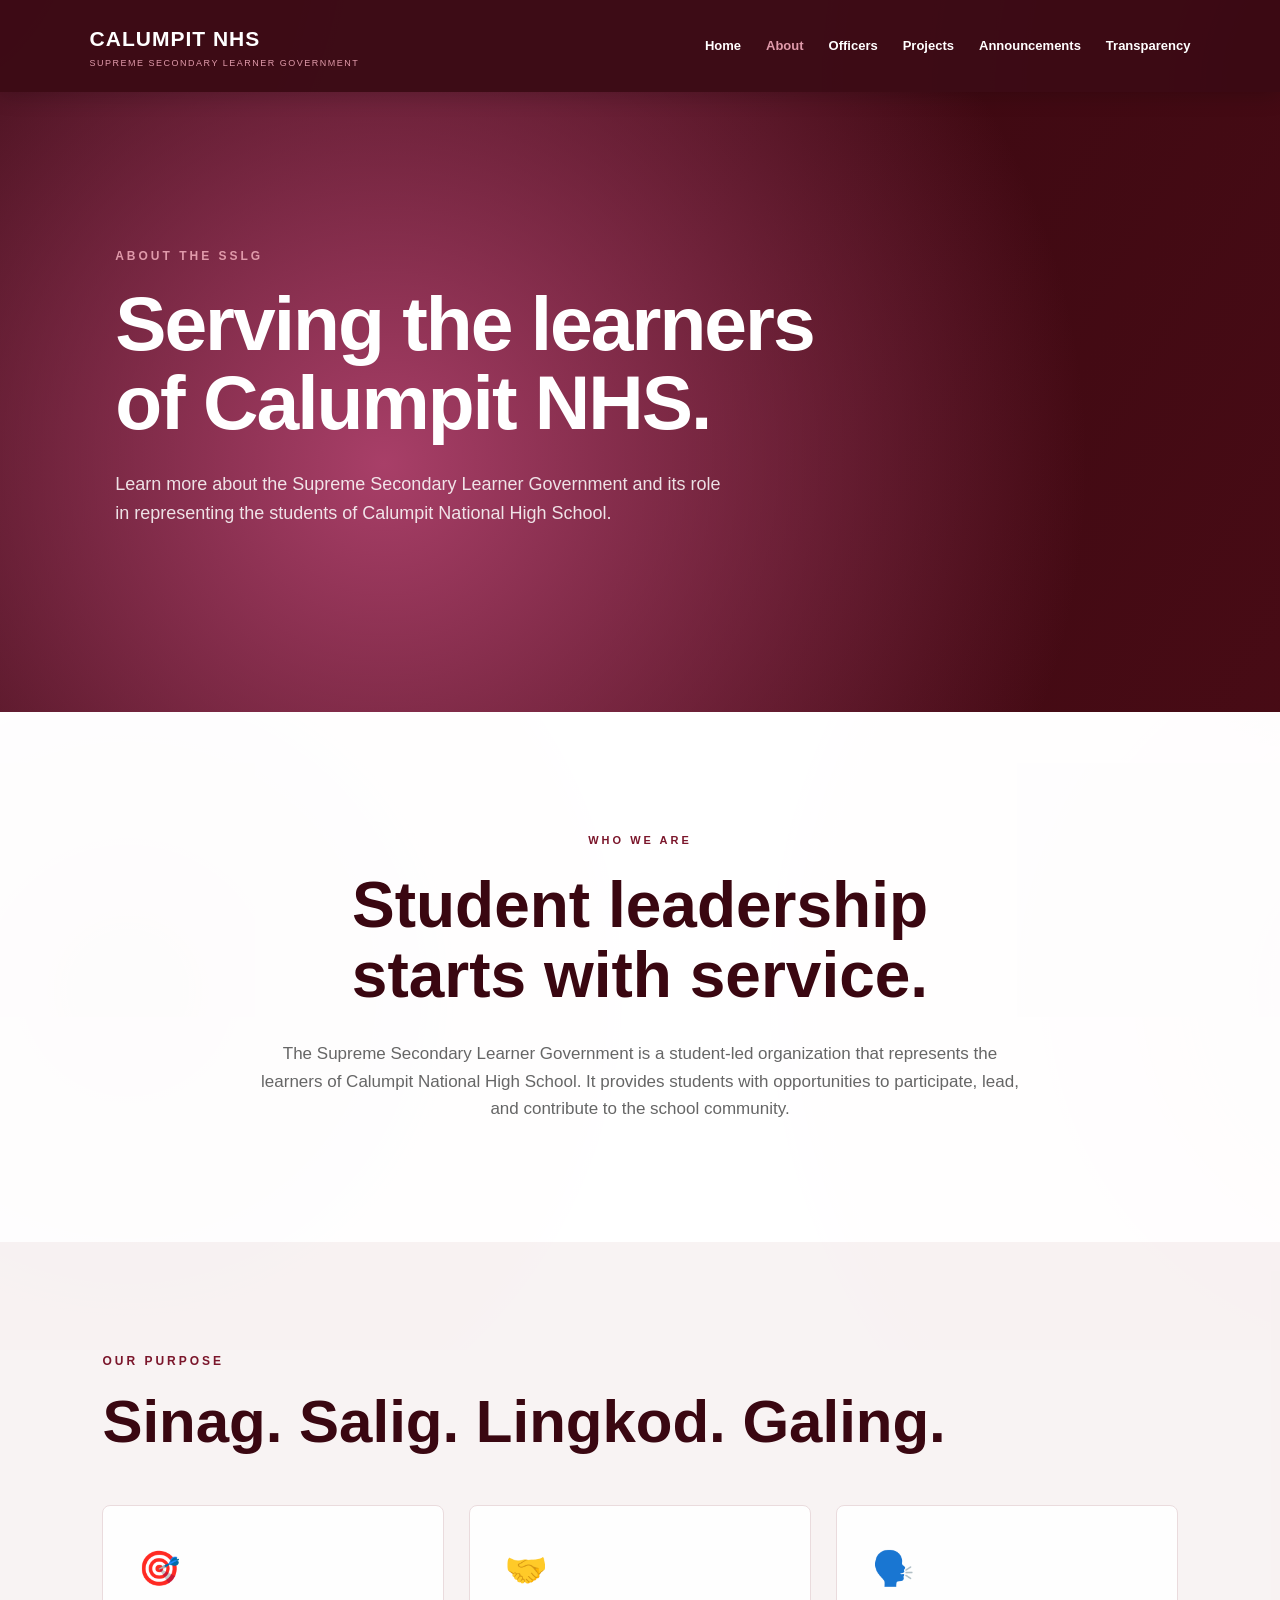
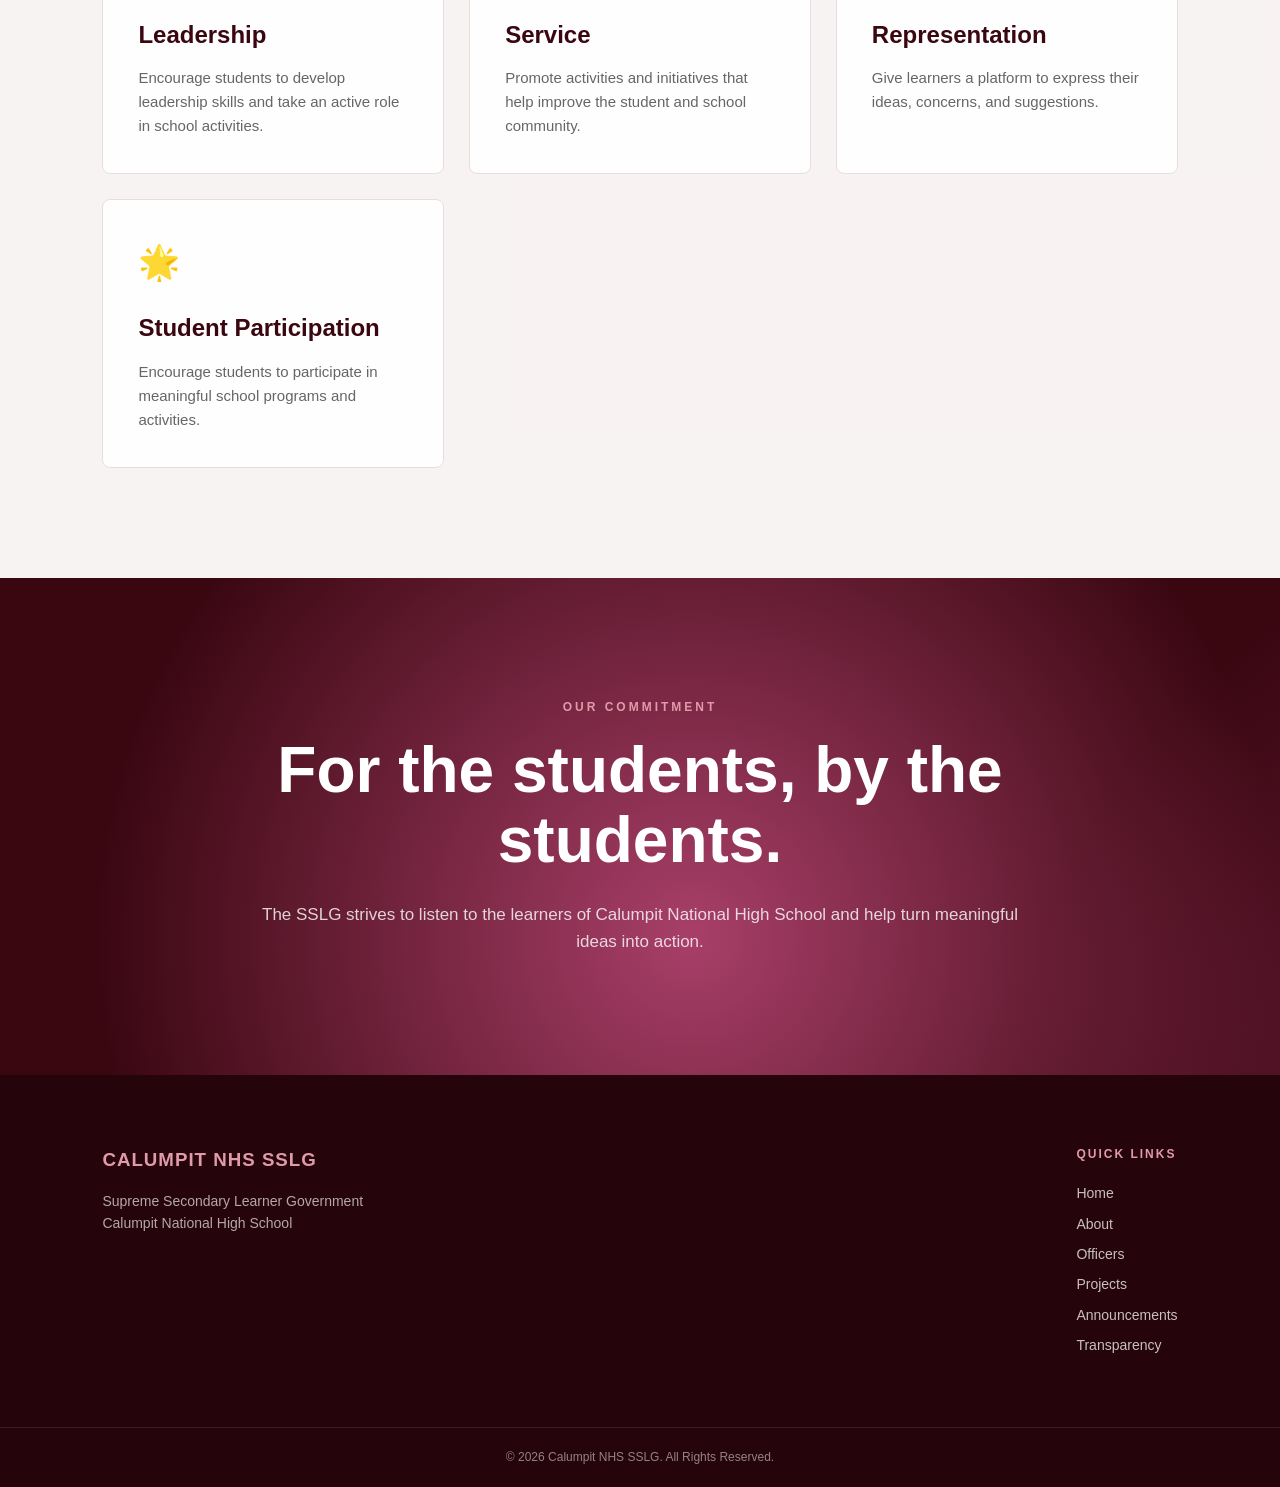
==== commit 647109d1: "Update about.html" ====
--- a/about.html
+++ b/about.html
@@ -96,7 +96,7 @@
         </p>
 
         <h2>
-            Lead. Serve. Represent.
+            Sinag. Salig. Lingkod. Galing.
         </h2>
 
     </div>
--- a/style.css
+++ b/style.css
@@ -1,13 +1,3 @@
-/* =========================================================
-   CALUMPIT NHS SSLG WEBSITE
-   COMPLETE STYLE SHEET
-   ========================================================= */
-
-
-/* =========================
-   RESET
-   ========================= */
-
 * {
     margin: 0;
     padding: 0;
@@ -27,11 +17,9 @@
 }
 
 
-/* =========================
+/* =========================================================
    PAGE COLOR THEMES
-   ========================= */
-
-/* HOME — MAROON + GOLD */
+   ========================================================= */
 
 body.home {
     --glow1: rgba(231, 189, 104, 0.35);
@@ -44,9 +32,6 @@
     --accent: #e7bd68;
 }
 
-
-/* ABOUT — BURGUNDY + ROSE */
-
 body.about {
     --glow1: rgba(190, 75, 105, 0.38);
     --glow2: rgba(110, 20, 45, 0.50);
@@ -58,9 +43,6 @@
     --accent: #e09aaa;
 }
 
-
-/* OFFICERS — MAROON + PLUM */
-
 body.officers {
     --glow1: rgba(125, 75, 150, 0.35);
     --glow2: rgba(95, 20, 65, 0.50);
@@ -72,9 +54,6 @@
     --accent: #d1a4e5;
 }
 
-
-/* PROJECTS — CRIMSON + MAROON */
-
 body.projects {
     --glow1: rgba(210, 50, 65, 0.38);
     --glow2: rgba(120, 15, 30, 0.55);
@@ -86,9 +65,6 @@
     --accent: #f08080;
 }
 
-
-/* ANNOUNCEMENTS — MAROON + COPPER */
-
 body.announcements {
     --glow1: rgba(205, 110, 50, 0.38);
     --glow2: rgba(120, 25, 30, 0.50);
@@ -100,9 +76,6 @@
     --accent: #e5a66b;
 }
 
-
-/* TRANSPARENCY — MAROON + BRONZE */
-
 body.transparency {
     --glow1: rgba(190, 145, 60, 0.38);
     --glow2: rgba(100, 20, 30, 0.55);
@@ -115,9 +88,9 @@
 }
 
 
-/* =========================
+/* =========================================================
    MOVING BACKGROUND
-   ========================= */
+   ========================================================= */
 
 body::before {
     content: "";
@@ -140,74 +113,57 @@
             var(--glow1),
             transparent 25%
         ),
-
         radial-gradient(
             circle at 80% 30%,
             var(--glow2),
             transparent 28%
         ),
-
         radial-gradient(
             circle at 30% 80%,
             var(--glow3),
             transparent 25%
         ),
-
         radial-gradient(
             circle at 80% 80%,
             var(--glow1),
             transparent 30%
         );
 
-    animation:
-        backgroundMove 18s ease-in-out infinite;
-}
-
+    animation: backgroundMove 18s ease-in-out infinite;
+}
 
 @keyframes backgroundMove {
 
     0% {
-        transform:
-            translate(0%, 0%)
-            scale(1);
+        transform: translate(0%, 0%) scale(1);
     }
 
     25% {
-        transform:
-            translate(5%, -4%)
-            scale(1.05);
+        transform: translate(5%, -4%) scale(1.05);
     }
 
     50% {
-        transform:
-            translate(-4%, 5%)
-            scale(1.08);
+        transform: translate(-4%, 5%) scale(1.08);
     }
 
     75% {
-        transform:
-            translate(-5%, -3%)
-            scale(1.04);
+        transform: translate(-5%, -3%) scale(1.04);
     }
 
     100% {
-        transform:
-            translate(0%, 0%)
-            scale(1);
-    }
-}
-
-
-/* =========================
+        transform: translate(0%, 0%) scale(1);
+    }
+}
+
+
+/* =========================================================
    NAVIGATION
-   ========================= */
+   ========================================================= */
 
 .navbar {
-
     width: 100%;
 
-    padding:
-        22px 7%;
+    padding: 22px 7%;
 
     display: flex;
 
@@ -215,8 +171,7 @@
 
     justify-content: space-between;
 
-    background:
-        rgba(55, 5, 15, 0.97);
+    background: rgba(55, 5, 15, 0.97);
 
     position: sticky;
 
@@ -225,13 +180,10 @@
     z-index: 1000;
 
     box-shadow:
-        0 4px 20px
-        rgba(0, 0, 0, 0.18);
-}
-
+        0 4px 20px rgba(0, 0, 0, 0.18);
+}
 
 .brand a {
-
     text-decoration: none;
 
     display: flex;
@@ -239,9 +191,7 @@
     flex-direction: column;
 }
 
-
 .brand strong {
-
     color: white;
 
     font-size: 21px;
@@ -249,9 +199,7 @@
     letter-spacing: 1px;
 }
 
-
 .brand span {
-
     color: var(--accent);
 
     font-size: 9px;
@@ -259,9 +207,7 @@
     letter-spacing: 1.5px;
 }
 
-
 nav {
-
     display: flex;
 
     align-items: center;
@@ -269,9 +215,7 @@
     gap: 25px;
 }
 
-
 nav a {
-
     color: white;
 
     text-decoration: none;
@@ -280,24 +224,20 @@
 
     font-weight: 600;
 
-    transition:
-        color 0.3s ease;
-}
-
+    transition: color 0.3s ease;
+}
 
 nav a:hover,
 nav a.active {
-
     color: var(--accent);
 }
 
 
-/* =========================
+/* =========================================================
    HERO
-   ========================= */
+   ========================================================= */
 
 .hero {
-
     min-height: 620px;
 
     position: relative;
@@ -312,326 +252,302 @@
 
     gap: 60px;
 
-    padding:
-        100px 9%;
+    padding: 100px 9%;
 
     color: white;
 
     background:
-
         radial-gradient(
             circle at 15% 30%,
             var(--hero1),
             transparent 30%
         ),
-
         radial-gradient(
             circle at 85% 70%,
             var(--hero2),
             transparent 30%
         ),
-
         linear-gradient(
             120deg,
             #35070f,
             #5a0f1b
         );
 
-    background-size:
-        200% 200%;
+    background-size: 200% 200%;
+
+    animation: heroMove 15s ease-in-out infinite;
+}
+
+@keyframes heroMove {
+
+    0% {
+        background-position: 0% 50%;
+    }
+
+    25% {
+        background-position: 100% 30%;
+    }
+
+    50% {
+        background-position: 100% 80%;
+    }
+
+    75% {
+        background-position: 20% 100%;
+    }
+
+    100% {
+        background-position: 0% 50%;
+    }
+}
+
+.hero-content {
+    max-width: 720px;
+}
+
+.eyebrow {
+    color: var(--accent);
+
+    font-size: 12px;
+
+    font-weight: 700;
+
+    letter-spacing: 3px;
+
+    margin-bottom: 18px;
+}
+
+.eyebrow.dark {
+    color: #7b162b;
+}
+
+.hero h1 {
+    font-size: clamp(45px, 6vw, 82px);
+
+    line-height: 1.03;
+
+    letter-spacing: -2px;
+
+    margin-bottom: 28px;
+}
+
+.hero-text {
+    max-width: 620px;
+
+    font-size: 18px;
+
+    color: rgba(255, 255, 255, 0.86);
+
+    margin-bottom: 30px;
+}
+
+
+/* =========================================================
+   SSLG LOGO
+   ========================================================= */
+
+.hero-emblem {
+    text-align: center;
+
+    min-width: 210px;
+}
+
+.emblem {
+    width: 180px;
+    height: 180px;
+
+    border-radius: 50%;
+
+    display: flex;
+
+    align-items: center;
+
+    justify-content: center;
+
+    margin: auto;
+
+    border: 3px solid var(--accent);
+
+    background: rgba(255, 255, 255, 0.05);
+
+    position: relative;
+
+    box-shadow:
+        0 0 10px rgba(231, 189, 104, 0.7),
+        0 0 25px rgba(231, 189, 104, 0.5),
+        0 0 55px rgba(231, 189, 104, 0.35);
 
     animation:
-        heroMove 15s
-        ease-in-out infinite;
-}
-
-
-@keyframes heroMove {
-
-    0% {
-        background-position:
-            0% 50%;
-    }
-
-    25% {
-        background-position:
-            100% 30%;
-    }
-
-    50% {
-        background-position:
-            100% 80%;
-    }
-
-    75% {
-        background-position:
-            20% 100%;
-    }
-
-    100% {
-        background-position:
-            0% 50%;
-    }
-}
-
-
-.hero-content {
-
-    max-width: 720px;
-}
-
-
-.eyebrow {
-
-    color: var(--accent);
-
-    font-size: 12px;
-
-    font-weight: 700;
-
-    letter-spacing: 3px;
-
-    margin-bottom: 18px;
-}
-
-
-.eyebrow.dark {
-
-    color: #7b162b;
-}
-
-
-.hero h1 {
-
-    font-size:
-        clamp(45px, 6vw, 82px);
-
-    line-height: 1.03;
-
-    letter-spacing: -2px;
-
-    margin-bottom: 28px;
-}
-
-
-.hero-text {
-
-    max-width: 620px;
-
-    font-size: 18px;
-
-    color:
-        rgba(255,255,255,0.86);
-
-    margin-bottom: 30px;
-}
-
-
-/* =========================
-   HOME LOGO / EMBLEM
-   ========================= */
-
-.hero-emblem {
-
-    text-align: center;
-
-    min-width: 220px;
-}
-
-
-.emblem {
-
-    width: 190px;
-
-    height: 190px;
-
-    border-radius: 50%;
-
-    display: flex;
-
-    align-items: center;
-
-    justify-content: center;
-
-    margin: auto;
-
-    border:
-        3px solid var(--accent);
-
-    color:
-        var(--accent);
-
-    font-size: 42px;
-
-    font-weight: 900;
-
-    letter-spacing: 3px;
-
-    background:
-        rgba(255,255,255,0.05);
+        logoGlow 3s ease-in-out infinite;
+}
+
+
+/* =========================================================
+   ACTUAL SSLG LOGO
+   ========================================================= */
+
+.emblem img {
+    width: 145px !important;
+    height: 145px !important;
+
+    max-width: 145px !important;
+    max-height: 145px !important;
+
+    object-fit: contain;
 
     position: relative;
 
-    box-shadow:
-
-        0 0 10px
-        rgba(231,189,104,0.7),
-
-        0 0 25px
-        rgba(231,189,104,0.5),
-
-        0 0 55px
-        rgba(231,189,104,0.35);
-
-    animation:
-        logoGlow 3s
-        ease-in-out infinite;
-}
-
+    z-index: 5;
+
+    filter:
+        drop-shadow(
+            0 0 8px
+            rgba(231, 189, 104, 0.8)
+        )
+        drop-shadow(
+            0 0 20px
+            rgba(231, 189, 104, 0.5)
+        );
+}
+
+
+/* =========================================================
+   GLOWING RINGS
+   ========================================================= */
 
 .emblem::before {
-
     content: "";
 
     position: absolute;
 
-    width: 220px;
-
-    height: 220px;
+    width: 210px;
+    height: 210px;
 
     border-radius: 50%;
 
     border:
         1px solid
-        rgba(231,189,104,0.35);
+        rgba(231, 189, 104, 0.35);
 
     box-shadow:
         0 0 25px
-        rgba(231,189,104,0.25);
+        rgba(231, 189, 104, 0.25);
 
     animation:
-        logoRing 5s
-        linear infinite;
-}
-
+        logoRing 5s linear infinite;
+}
 
 .emblem::after {
-
     content: "";
 
     position: absolute;
 
-    width: 250px;
-
-    height: 250px;
+    width: 235px;
+    height: 235px;
 
     border-radius: 50%;
 
     border:
         1px solid
-        rgba(231,189,104,0.15);
+        rgba(231, 189, 104, 0.15);
 
     animation:
-        logoRingReverse 8s
-        linear infinite;
-}
-
+        logoRingReverse 8s linear infinite;
+}
+
+
+/* =========================================================
+   LOGO ANIMATION
+   ========================================================= */
 
 @keyframes logoGlow {
 
     0% {
 
-        transform:
-            scale(1);
+        transform: scale(1);
 
         box-shadow:
-
             0 0 10px
-            rgba(231,189,104,0.6),
+            rgba(231, 189, 104, 0.6),
 
             0 0 25px
-            rgba(231,189,104,0.4),
+            rgba(231, 189, 104, 0.4),
 
             0 0 45px
-            rgba(231,189,104,0.25);
-    }
-
+            rgba(231, 189, 104, 0.25);
+    }
 
     50% {
 
-        transform:
-            scale(1.04);
+        transform: scale(1.03);
 
         box-shadow:
-
             0 0 15px
-            rgba(231,189,104,0.9),
-
-            0 0 40px
-            rgba(231,189,104,0.65),
-
-            0 0 75px
-            rgba(231,189,104,0.4);
-    }
-
+            rgba(231, 189, 104, 0.9),
+
+            0 0 35px
+            rgba(231, 189, 104, 0.65),
+
+            0 0 65px
+            rgba(231, 189, 104, 0.4);
+    }
 
     100% {
 
-        transform:
-            scale(1);
+        transform: scale(1);
 
         box-shadow:
-
             0 0 10px
-            rgba(231,189,104,0.6),
+            rgba(231, 189, 104, 0.6),
 
             0 0 25px
-            rgba(231,189,104,0.4),
+            rgba(231, 189, 104, 0.4),
 
             0 0 45px
-            rgba(231,189,104,0.25);
-    }
-}
-
+            rgba(231, 189, 104, 0.25);
+    }
+}
 
 @keyframes logoRing {
 
     from {
-
-        transform:
-            rotate(0deg);
+        transform: rotate(0deg);
     }
 
     to {
-
-        transform:
-            rotate(360deg);
-    }
-}
-
+        transform: rotate(360deg);
+    }
+}
 
 @keyframes logoRingReverse {
 
     from {
-
-        transform:
-            rotate(360deg);
+        transform: rotate(360deg);
     }
 
     to {
-
-        transform:
-            rotate(0deg);
-    }
-}
-
-
-/* =========================
+        transform: rotate(0deg);
+    }
+}
+
+.hero-emblem p {
+    margin-top: 18px;
+
+    color: var(--accent);
+
+    font-size: 10px;
+
+    letter-spacing: 2px;
+
+    font-weight: 700;
+}
+
+
+/* =========================================================
    BUTTONS
-   ========================= */
+   ========================================================= */
 
 .hero-buttons {
-
     display: flex;
 
     gap: 15px;
@@ -639,19 +555,14 @@
     flex-wrap: wrap;
 }
 
-
 .button {
-
     display: inline-block;
 
-    padding:
-        14px 25px;
-
-    background:
-        var(--accent);
-
-    color:
-        #3a0711;
+    padding: 14px 25px;
+
+    background: var(--accent);
+
+    color: #3a0711;
 
     text-decoration: none;
 
@@ -659,64 +570,49 @@
 
     border-radius: 4px;
 
-    transition:
-        0.3s;
-}
-
+    transition: 0.3s;
+}
 
 .button:hover {
-
-    transform:
-        translateY(-3px);
+    transform: translateY(-3px);
 
     box-shadow:
         0 8px 20px
-        rgba(0,0,0,0.2);
-}
-
+        rgba(0, 0, 0, 0.2);
+}
 
 .button.secondary {
-
-    background:
-        transparent;
+    background: transparent;
 
     color: white;
 
     border:
         1px solid
-        rgba(255,255,255,0.5);
-}
-
+        rgba(255, 255, 255, 0.5);
+}
 
 .button.secondary:hover {
-
     background: white;
 
-    color:
-        #3a0711;
-}
-
-
-/* =========================
+    color: #3a0711;
+}
+
+
+/* =========================================================
    WELCOME
-   ========================= */
+   ========================================================= */
 
 .welcome {
-
-    padding:
-        120px 10%;
+    padding: 120px 10%;
 
     background:
-        rgba(255,255,255,0.96);
+        rgba(255, 255, 255, 0.96);
 
     text-align: center;
 }
 
-
 .section-label {
-
-    color:
-        #7b162b;
+    color: #7b162b;
 
     font-size: 11px;
 
@@ -727,26 +623,21 @@
     margin-bottom: 20px;
 }
 
-
 .welcome h2 {
-
     max-width: 800px;
 
     margin:
         auto auto 30px;
 
     font-size:
-        clamp(36px,5vw,65px);
+        clamp(36px, 5vw, 65px);
 
     line-height: 1.1;
 
-    color:
-        #3a0711;
-}
-
+    color: #3a0711;
+}
 
 .welcome > p {
-
     max-width: 760px;
 
     margin: auto;
@@ -757,51 +648,40 @@
 }
 
 
-/* =========================
+/* =========================================================
    QUICK ACCESS
-   ========================= */
+   ========================================================= */
 
 .quick-access {
-
-    padding:
-        110px 8%;
+    padding: 110px 8%;
 
     background:
-        rgba(248,243,243,0.96);
-}
-
+        rgba(248, 243, 243, 0.96);
+}
 
 .section-heading {
-
     margin-bottom: 50px;
 }
 
-
 .section-heading h2 {
-
     font-size:
-        clamp(35px,5vw,60px);
+        clamp(35px, 5vw, 60px);
 
     line-height: 1.1;
 
-    color:
-        #3a0711;
-}
-
+    color: #3a0711;
+}
 
 .quick-grid {
-
     display: grid;
 
     grid-template-columns:
-        repeat(3,1fr);
+        repeat(3, 1fr);
 
     gap: 25px;
 }
 
-
 .quick-card {
-
     display: block;
 
     padding: 35px;
@@ -809,7 +689,7 @@
     min-height: 260px;
 
     background:
-        rgba(255,255,255,0.96);
+        rgba(255, 255, 255, 0.96);
 
     border:
         1px solid #eadbdd;
@@ -826,9 +706,7 @@
         border-color 0.3s ease;
 }
 
-
 .quick-card:hover {
-
     transform:
         translateY(-8px);
 
@@ -837,60 +715,45 @@
 
     box-shadow:
         0 15px 35px
-        rgba(58,7,17,0.12);
-}
-
+        rgba(58, 7, 17, 0.12);
+}
 
 .card-icon {
-
     font-size: 34px;
 
     margin-bottom: 20px;
 }
 
-
 .quick-card h3 {
-
-    color:
-        #3a0711;
+    color: #3a0711;
 
     font-size: 24px;
 
     margin-bottom: 12px;
 }
 
-
 .quick-card p {
-
-    color:
-        #666;
+    color: #666;
 
     font-size: 15px;
 }
 
-
 .quick-card span {
-
     display: inline-block;
 
     margin-top: 20px;
 
-    color:
-        #7b162b;
+    color: #7b162b;
 
     font-weight: 700;
 
     font-size: 13px;
 }
 
-
 .position {
-
-    color:
-        var(--accent) !important;
-
-    font-size:
-        10px !important;
+    color: var(--accent) !important;
+
+    font-size: 10px !important;
 
     font-weight: 800;
 
@@ -900,29 +763,12 @@
 }
 
 
-.card-link {
-
-    display: inline-block;
-
-    margin-top: 20px;
-
-    color:
-        #7b162b;
-
-    font-weight: 700;
-
-    text-decoration: none;
-}
-
-
-/* =========================
-   LOWER SECTION
-   ========================= */
+/* =========================================================
+   FINAL SECTION
+   ========================================================= */
 
 .portal-section {
-
-    padding:
-        120px 10%;
+    padding: 120px 10%;
 
     text-align: center;
 
@@ -952,7 +798,6 @@
         ease-in-out infinite;
 }
 
-
 @keyframes finalMove {
 
     0% {
@@ -971,50 +816,41 @@
     }
 }
 
-
 .portal-content {
-
     max-width: 800px;
 
     margin: auto;
 }
 
-
 .portal-content h2 {
-
     font-size:
-        clamp(38px,5vw,65px);
+        clamp(38px, 5vw, 65px);
 
     line-height: 1.1;
 
     margin-bottom: 25px;
 }
 
-
 .portal-content p:not(.eyebrow) {
-
     color:
-        rgba(255,255,255,0.8);
+        rgba(255, 255, 255, 0.8);
 
     font-size: 17px;
 }
 
 
-/* =========================
+/* =========================================================
    FOOTER
-   ========================= */
+   ========================================================= */
 
 footer {
-
     background:
         #26040b;
 
     color: white;
 }
 
-
 .footer-main {
-
     padding:
         70px 8%;
 
@@ -1025,9 +861,7 @@
     gap: 50px;
 }
 
-
 .footer-main h3 {
-
     color:
         var(--accent);
 
@@ -1036,18 +870,14 @@
     letter-spacing: 1px;
 }
 
-
 .footer-main p {
-
     color:
-        rgba(255,255,255,0.65);
+        rgba(255, 255, 255, 0.65);
 
     font-size: 14px;
 }
 
-
 .footer-links {
-
     display: flex;
 
     flex-direction: column;
@@ -1055,9 +885,7 @@
     gap: 8px;
 }
 
-
 .footer-links h4 {
-
     color:
         var(--accent);
 
@@ -1068,11 +896,9 @@
     letter-spacing: 2px;
 }
 
-
 .footer-links a {
-
     color:
-        rgba(255,255,255,0.75);
+        rgba(255, 255, 255, 0.75);
 
     text-decoration: none;
 
@@ -1081,19 +907,15 @@
     transition: 0.3s;
 }
 
-
 .footer-links a:hover {
-
     color:
         var(--accent);
 }
 
-
 .footer-bottom {
-
     border-top:
         1px solid
-        rgba(255,255,255,0.1);
+        rgba(255, 255, 255, 0.1);
 
     padding:
         20px 8%;
@@ -1101,24 +923,21 @@
     text-align: center;
 }
 
-
 .footer-bottom p {
-
     font-size: 12px;
 
     color:
-        rgba(255,255,255,0.5);
-}
-
-
-/* =========================
-   MOBILE
-   ========================= */
+        rgba(255, 255, 255, 0.5);
+}
+
+
+/* =========================================================
+   TABLET
+   ========================================================= */
 
 @media (max-width: 900px) {
 
     .navbar {
-
         flex-direction: column;
 
         gap: 20px;
@@ -1126,9 +945,7 @@
         padding: 20px;
     }
 
-
     nav {
-
         flex-wrap: wrap;
 
         justify-content: center;
@@ -1136,9 +953,7 @@
         gap: 15px;
     }
 
-
     .hero {
-
         flex-direction: column;
 
         text-align: center;
@@ -1149,101 +964,95 @@
         min-height: 600px;
     }
 
-
     .hero-text {
-
         margin-left: auto;
 
         margin-right: auto;
     }
 
-
     .hero-buttons {
-
         justify-content: center;
     }
 
-
     .hero-emblem {
-
         margin-top: 20px;
     }
 
-
     .quick-grid {
-
         grid-template-columns:
-            repeat(2,1fr);
-    }
-
+            repeat(2, 1fr);
+    }
 
     .footer-main {
-
         flex-direction: column;
     }
 }
 
 
+/* =========================================================
+   MOBILE
+   ========================================================= */
+
 @media (max-width: 600px) {
 
     .brand {
-
         text-align: center;
     }
 
-
     .brand strong {
-
         font-size: 18px;
     }
 
-
     .brand span {
-
         font-size: 7px;
     }
 
-
     nav {
-
         gap: 10px;
     }
 
-
     nav a {
-
         font-size: 11px;
     }
 
-
     .hero h1 {
-
         font-size: 44px;
     }
 
-
     .quick-grid {
-
         grid-template-columns: 1fr;
     }
-
 
     .welcome,
     .quick-access,
     .portal-section {
-
         padding:
             80px 7%;
     }
 
 
+    /* MOBILE LOGO */
+
     .emblem {
-
-        width: 150px;
-
-        height: 150px;
-
-        font-size: 34px;
-    }
-
-}
+        width: 155px;
+        height: 155px;
+    }
+
+    .emblem img {
+        width: 125px !important;
+        height: 125px !important;
+
+        max-width: 125px !important;
+        max-height: 125px !important;
+    }
+
+    .emblem::before {
+        width: 180px;
+        height: 180px;
+    }
+
+    .emblem::after {
+        width: 200px;
+        height: 200px;
+    }
+}
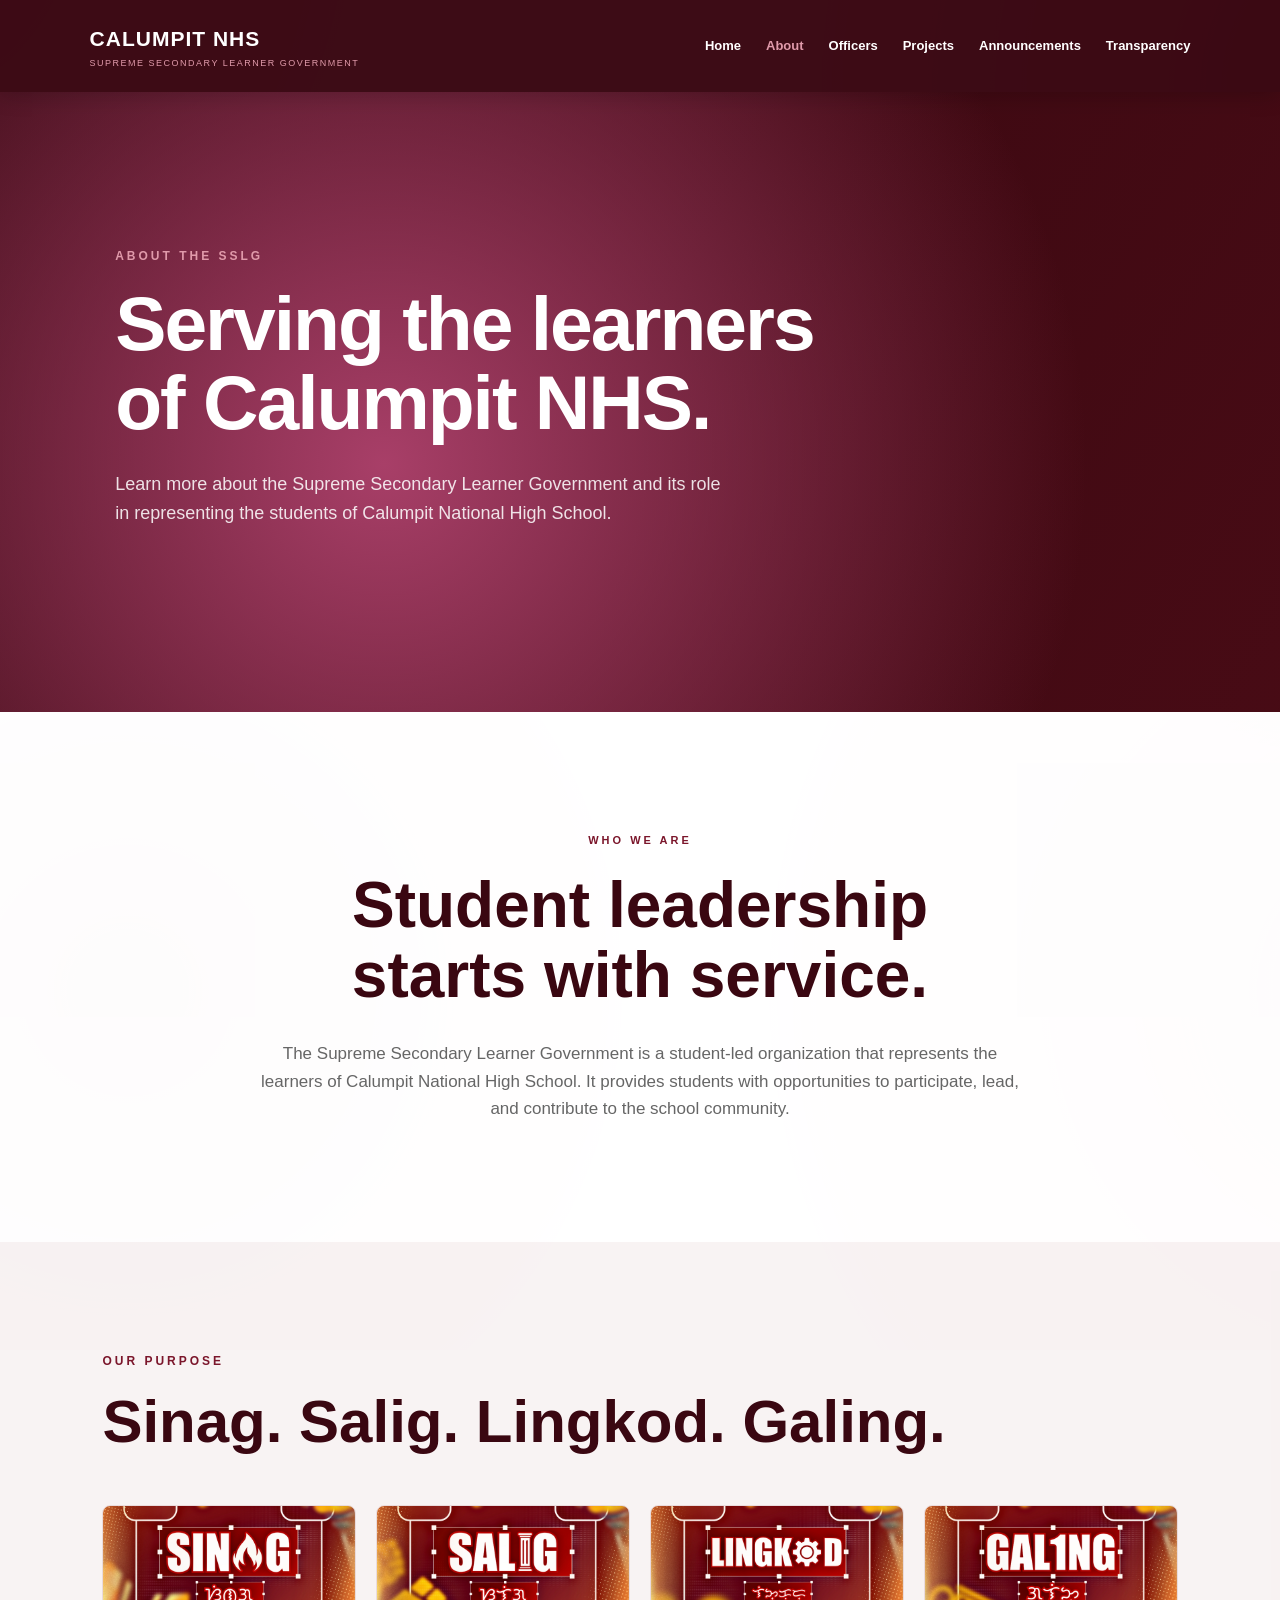
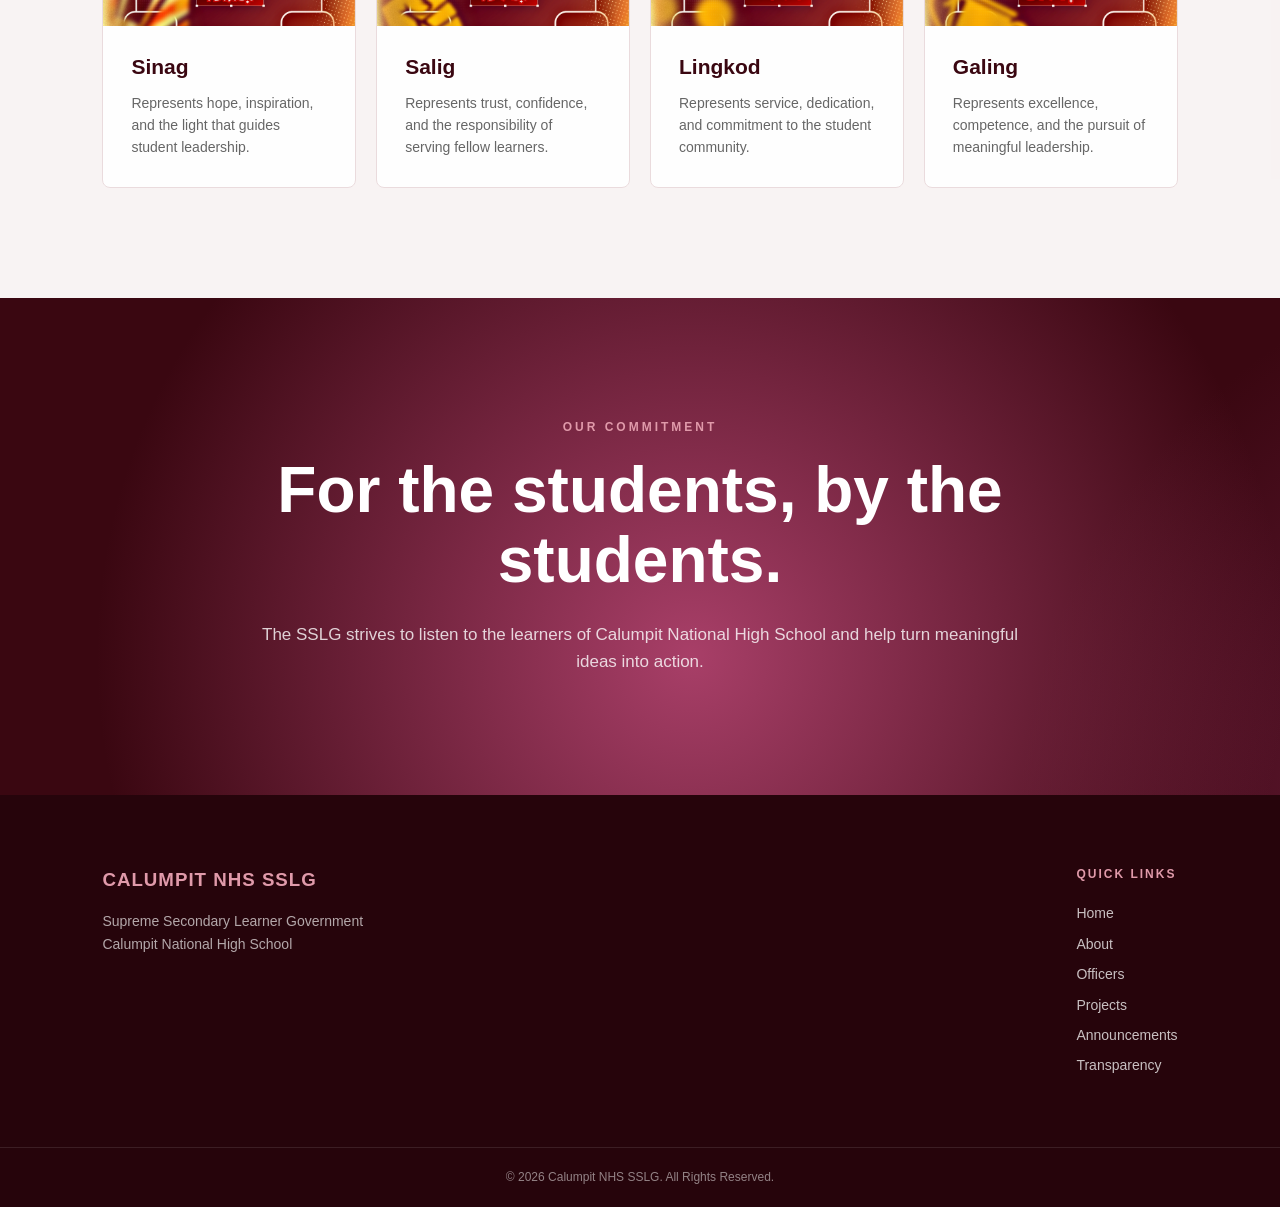
==== commit e63975fa: "Update about.html" ====
--- a/about.html
+++ b/about.html
@@ -104,79 +104,109 @@
 
     <div class="quick-grid">
 
-        <div class="quick-card">
-
-            <div class="card-icon">
-                🎯
-            </div>
-
-            <h3>
-                Leadership
-            </h3>
-
-            <p>
-                Encourage students to develop
-                leadership skills and take an
-                active role in school activities.
-            </p>
-
-        </div>
-
-
-        <div class="quick-card">
-
-            <div class="card-icon">
-                🤝
-            </div>
-
-            <h3>
-                Service
-            </h3>
-
-            <p>
-                Promote activities and initiatives
-                that help improve the student
-                and school community.
-            </p>
-
-        </div>
-
-
-        <div class="quick-card">
-
-            <div class="card-icon">
-                🗣️
-            </div>
-
-            <h3>
-                Representation
-            </h3>
-
-            <p>
-                Give learners a platform to express
-                their ideas, concerns, and suggestions.
-            </p>
-
-        </div>
-
-
-        <div class="quick-card">
-
-            <div class="card-icon">
-                🌟
-            </div>
-
-            <h3>
-                Student Participation
-            </h3>
-
-            <p>
-                Encourage students to participate
-                in meaningful school programs and
-                activities.
-            </p>
-
-        </div>
+
+        <!-- SINAG -->
+
+        <div class="quick-card">
+
+            <div class="card-image">
+                <img src="sslg/sinag.png" alt="Sinag">
+            </div>
+
+            <div class="card-content">
+
+                <h3>
+                    Sinag
+                </h3>
+
+                <p>
+                    Represents hope, inspiration,
+                    and the light that guides
+                    student leadership.
+                </p>
+
+            </div>
+
+        </div>
+
+
+
+        <!-- SALIG -->
+
+        <div class="quick-card">
+
+            <div class="card-image">
+                <img src="sslg/salig.png" alt="Salig">
+            </div>
+
+            <div class="card-content">
+
+                <h3>
+                    Salig
+                </h3>
+
+                <p>
+                    Represents trust, confidence,
+                    and the responsibility of
+                    serving fellow learners.
+                </p>
+
+            </div>
+
+        </div>
+
+
+
+        <!-- LINGKOD -->
+
+        <div class="quick-card">
+
+            <div class="card-image">
+                <img src="sslg/lingkod.png" alt="Lingkod">
+            </div>
+
+            <div class="card-content">
+
+                <h3>
+                    Lingkod
+                </h3>
+
+                <p>
+                    Represents service, dedication,
+                    and commitment to the
+                    student community.
+                </p>
+
+            </div>
+
+        </div>
+
+
+
+        <!-- GALING -->
+
+        <div class="quick-card">
+
+            <div class="card-image">
+                <img src="sslg/galing.png" alt="Galing">
+            </div>
+
+            <div class="card-content">
+
+                <h3>
+                    Galing
+                </h3>
+
+                <p>
+                    Represents excellence,
+                    competence, and the pursuit
+                    of meaningful leadership.
+                </p>
+
+            </div>
+
+        </div>
+
 
     </div>
 
--- a/style.css
+++ b/style.css
@@ -1,3 +1,5 @@
+/* style.css — cleaned and fixed */
+
 * {
     margin: 0;
     padding: 0;
@@ -6,6 +8,11 @@
 
 html {
     scroll-behavior: smooth;
+    width: 100%;
+    min-height: 100%;
+    margin: 0;
+    padding: 0;
+    overflow-x: hidden;
 }
 
 body {
@@ -13,6 +20,12 @@
     color: #3a0711;
     background: #f8f3f3;
     line-height: 1.6;
+    width: 100%;
+    min-height: 100vh;
+    margin: 0;
+    padding: 0;
+    border: 0;
+    outline: 0;
     overflow-x: hidden;
 }
 
@@ -25,10 +38,8 @@
     --glow1: rgba(231, 189, 104, 0.35);
     --glow2: rgba(139, 30, 50, 0.50);
     --glow3: rgba(110, 20, 40, 0.35);
-
     --hero1: #9b2845;
     --hero2: #c49a45;
-
     --accent: #e7bd68;
 }
 
@@ -36,10 +47,8 @@
     --glow1: rgba(190, 75, 105, 0.38);
     --glow2: rgba(110, 20, 45, 0.50);
     --glow3: rgba(150, 45, 75, 0.35);
-
     --hero1: #a83f68;
     --hero2: #702040;
-
     --accent: #e09aaa;
 }
 
@@ -47,10 +56,8 @@
     --glow1: rgba(125, 75, 150, 0.35);
     --glow2: rgba(95, 20, 65, 0.50);
     --glow3: rgba(135, 45, 105, 0.30);
-
     --hero1: #75468e;
     --hero2: #842d68;
-
     --accent: #d1a4e5;
 }
 
@@ -58,10 +65,8 @@
     --glow1: rgba(210, 50, 65, 0.38);
     --glow2: rgba(120, 15, 30, 0.55);
     --glow3: rgba(170, 35, 45, 0.35);
-
     --hero1: #c52f43;
     --hero2: #8f1728;
-
     --accent: #f08080;
 }
 
@@ -69,10 +74,8 @@
     --glow1: rgba(205, 110, 50, 0.38);
     --glow2: rgba(120, 25, 30, 0.50);
     --glow3: rgba(180, 65, 40, 0.35);
-
     --hero1: #b85c35;
     --hero2: #9a302d;
-
     --accent: #e5a66b;
 }
 
@@ -80,10 +83,8 @@
     --glow1: rgba(190, 145, 60, 0.38);
     --glow2: rgba(100, 20, 30, 0.55);
     --glow3: rgba(150, 90, 40, 0.35);
-
     --hero1: #a98235;
     --hero2: #7d202c;
-
     --accent: #e0bd72;
 }
 
@@ -94,46 +95,24 @@
 
 body::before {
     content: "";
-
     position: fixed;
-
     top: -50%;
     left: -50%;
-
     width: 200%;
     height: 200%;
-
     z-index: -5;
-
     pointer-events: none;
 
     background:
-        radial-gradient(
-            circle at 20% 20%,
-            var(--glow1),
-            transparent 25%
-        ),
-        radial-gradient(
-            circle at 80% 30%,
-            var(--glow2),
-            transparent 28%
-        ),
-        radial-gradient(
-            circle at 30% 80%,
-            var(--glow3),
-            transparent 25%
-        ),
-        radial-gradient(
-            circle at 80% 80%,
-            var(--glow1),
-            transparent 30%
-        );
+        radial-gradient(circle at 20% 20%, var(--glow1), transparent 25%),
+        radial-gradient(circle at 80% 30%, var(--glow2), transparent 28%),
+        radial-gradient(circle at 30% 80%, var(--glow3), transparent 25%),
+        radial-gradient(circle at 80% 80%, var(--glow1), transparent 30%);
 
     animation: backgroundMove 18s ease-in-out infinite;
 }
 
 @keyframes backgroundMove {
-
     0% {
         transform: translate(0%, 0%) scale(1);
     }
@@ -162,68 +141,52 @@
 
 .navbar {
     width: 100%;
-
+    max-width: 100%;
     padding: 22px 7%;
 
     display: flex;
-
     align-items: center;
-
     justify-content: space-between;
 
     background: rgba(55, 5, 15, 0.97);
 
     position: sticky;
-
     top: 0;
-
     z-index: 1000;
 
-    box-shadow:
-        0 4px 20px rgba(0, 0, 0, 0.18);
+    box-shadow: 0 4px 20px rgba(0, 0, 0, 0.18);
 }
 
 .brand a {
     text-decoration: none;
-
     display: flex;
-
     flex-direction: column;
 }
 
 .brand strong {
     color: white;
-
     font-size: 21px;
-
     letter-spacing: 1px;
 }
 
 .brand span {
     color: var(--accent);
-
     font-size: 9px;
-
     letter-spacing: 1.5px;
 }
 
 nav {
     display: flex;
-
     align-items: center;
-
     gap: 25px;
+    max-width: 100%;
 }
 
 nav a {
     color: white;
-
     text-decoration: none;
-
     font-size: 13px;
-
     font-weight: 600;
-
     transition: color 0.3s ease;
 }
 
@@ -239,47 +202,31 @@
 
 .hero {
     min-height: 620px;
+    width: 100%;
+    max-width: 100%;
 
     position: relative;
-
     overflow: hidden;
 
     display: flex;
-
     align-items: center;
-
     justify-content: space-between;
 
     gap: 60px;
-
     padding: 100px 9%;
 
     color: white;
 
     background:
-        radial-gradient(
-            circle at 15% 30%,
-            var(--hero1),
-            transparent 30%
-        ),
-        radial-gradient(
-            circle at 85% 70%,
-            var(--hero2),
-            transparent 30%
-        ),
-        linear-gradient(
-            120deg,
-            #35070f,
-            #5a0f1b
-        );
+        radial-gradient(circle at 15% 30%, var(--hero1), transparent 30%),
+        radial-gradient(circle at 85% 70%, var(--hero2), transparent 30%),
+        linear-gradient(120deg, #35070f, #5a0f1b);
 
     background-size: 200% 200%;
-
     animation: heroMove 15s ease-in-out infinite;
 }
 
 @keyframes heroMove {
-
     0% {
         background-position: 0% 50%;
     }
@@ -303,17 +250,14 @@
 
 .hero-content {
     max-width: 720px;
+    min-width: 0;
 }
 
 .eyebrow {
     color: var(--accent);
-
     font-size: 12px;
-
     font-weight: 700;
-
     letter-spacing: 3px;
-
     margin-bottom: 18px;
 }
 
@@ -323,118 +267,100 @@
 
 .hero h1 {
     font-size: clamp(45px, 6vw, 82px);
-
     line-height: 1.03;
-
     letter-spacing: -2px;
-
     margin-bottom: 28px;
 }
 
 .hero-text {
     max-width: 620px;
-
     font-size: 18px;
-
     color: rgba(255, 255, 255, 0.86);
-
     margin-bottom: 30px;
 }
 
 
 /* =========================================================
-   SSLG LOGO
+   SSLG LOGO / EMBLEM
    ========================================================= */
 
 .hero-emblem {
     text-align: center;
 
-    min-width: 210px;
+    min-width: 300px;
+    max-width: 100%;
+
+    flex-shrink: 0;
+
+    align-self: center;
+
+    position: relative;
+    z-index: 5;
+
+    transform: translateY(-35px);
 }
 
 .emblem {
-    width: 180px;
-    height: 180px;
+    width: 230px !important;
+    height: 230px !important;
 
     border-radius: 50%;
 
     display: flex;
-
     align-items: center;
-
     justify-content: center;
 
     margin: auto;
 
     border: 3px solid var(--accent);
 
-    background: rgba(255, 255, 255, 0.05);
+    background: rgba(255, 255, 255, 0.04);
 
     position: relative;
 
     box-shadow:
-        0 0 10px rgba(231, 189, 104, 0.7),
-        0 0 25px rgba(231, 189, 104, 0.5),
-        0 0 55px rgba(231, 189, 104, 0.35);
-
-    animation:
-        logoGlow 3s ease-in-out infinite;
-}
-
-
-/* =========================================================
-   ACTUAL SSLG LOGO
-   ========================================================= */
-
-.emblem img {
-    width: 145px !important;
-    height: 145px !important;
-
-    max-width: 145px !important;
-    max-height: 145px !important;
-
-    object-fit: contain;
+        0 0 10px rgba(231, 189, 104, 0.8),
+        0 0 25px rgba(231, 189, 104, 0.6),
+        0 0 55px rgba(231, 189, 104, 0.4);
+
+    animation: logoGlow 3s ease-in-out infinite;
+}
+
+.hero-emblem .emblem img {
+    width: 255px !important;
+    height: 255px !important;
+
+    max-width: none !important;
+    max-height: none !important;
+
+    object-fit: contain !important;
 
     position: relative;
-
     z-index: 5;
 
+    display: block;
+
     filter:
-        drop-shadow(
-            0 0 8px
-            rgba(231, 189, 104, 0.8)
-        )
-        drop-shadow(
-            0 0 20px
-            rgba(231, 189, 104, 0.5)
-        );
-}
-
-
-/* =========================================================
-   GLOWING RINGS
-   ========================================================= */
+        drop-shadow(0 0 8px rgba(231, 189, 104, 0.9))
+        drop-shadow(0 0 20px rgba(231, 189, 104, 0.65));
+}
 
 .emblem::before {
     content: "";
 
     position: absolute;
 
-    width: 210px;
-    height: 210px;
+    width: 270px;
+    height: 270px;
 
     border-radius: 50%;
 
-    border:
-        1px solid
-        rgba(231, 189, 104, 0.35);
+    border: 1px solid rgba(231, 189, 104, 0.4);
 
     box-shadow:
-        0 0 25px
-        rgba(231, 189, 104, 0.25);
-
-    animation:
-        logoRing 5s linear infinite;
+        0 0 25px rgba(231, 189, 104, 0.3);
+
+    animation: logoRing 5s linear infinite;
 }
 
 .emblem::after {
@@ -442,74 +368,46 @@
 
     position: absolute;
 
-    width: 235px;
-    height: 235px;
+    width: 300px;
+    height: 300px;
 
     border-radius: 50%;
 
-    border:
-        1px solid
-        rgba(231, 189, 104, 0.15);
-
-    animation:
-        logoRingReverse 8s linear infinite;
-}
-
-
-/* =========================================================
-   LOGO ANIMATION
-   ========================================================= */
+    border: 1px solid rgba(231, 189, 104, 0.18);
+
+    animation: logoRingReverse 8s linear infinite;
+}
 
 @keyframes logoGlow {
-
     0% {
-
         transform: scale(1);
 
         box-shadow:
-            0 0 10px
-            rgba(231, 189, 104, 0.6),
-
-            0 0 25px
-            rgba(231, 189, 104, 0.4),
-
-            0 0 45px
-            rgba(231, 189, 104, 0.25);
+            0 0 10px rgba(231, 189, 104, 0.6),
+            0 0 25px rgba(231, 189, 104, 0.4),
+            0 0 45px rgba(231, 189, 104, 0.25);
     }
 
     50% {
-
         transform: scale(1.03);
 
         box-shadow:
-            0 0 15px
-            rgba(231, 189, 104, 0.9),
-
-            0 0 35px
-            rgba(231, 189, 104, 0.65),
-
-            0 0 65px
-            rgba(231, 189, 104, 0.4);
+            0 0 15px rgba(231, 189, 104, 0.95),
+            0 0 35px rgba(231, 189, 104, 0.7),
+            0 0 65px rgba(231, 189, 104, 0.45);
     }
 
     100% {
-
         transform: scale(1);
 
         box-shadow:
-            0 0 10px
-            rgba(231, 189, 104, 0.6),
-
-            0 0 25px
-            rgba(231, 189, 104, 0.4),
-
-            0 0 45px
-            rgba(231, 189, 104, 0.25);
+            0 0 10px rgba(231, 189, 104, 0.6),
+            0 0 25px rgba(231, 189, 104, 0.4),
+            0 0 45px rgba(231, 189, 104, 0.25);
     }
 }
 
 @keyframes logoRing {
-
     from {
         transform: rotate(0deg);
     }
@@ -520,7 +418,6 @@
 }
 
 @keyframes logoRingReverse {
-
     from {
         transform: rotate(360deg);
     }
@@ -531,14 +428,12 @@
 }
 
 .hero-emblem p {
-    margin-top: 18px;
+    margin-top: 25px;
 
     color: var(--accent);
 
     font-size: 10px;
-
     letter-spacing: 2px;
-
     font-weight: 700;
 }
 
@@ -549,9 +444,7 @@
 
 .hero-buttons {
     display: flex;
-
     gap: 15px;
-
     flex-wrap: wrap;
 }
 
@@ -561,7 +454,6 @@
     padding: 14px 25px;
 
     background: var(--accent);
-
     color: #3a0711;
 
     text-decoration: none;
@@ -577,23 +469,18 @@
     transform: translateY(-3px);
 
     box-shadow:
-        0 8px 20px
-        rgba(0, 0, 0, 0.2);
+        0 8px 20px rgba(0, 0, 0, 0.2);
 }
 
 .button.secondary {
     background: transparent;
-
     color: white;
 
-    border:
-        1px solid
-        rgba(255, 255, 255, 0.5);
+    border: 1px solid rgba(255, 255, 255, 0.5);
 }
 
 .button.secondary:hover {
     background: white;
-
     color: #3a0711;
 }
 
@@ -603,10 +490,11 @@
    ========================================================= */
 
 .welcome {
+    width: 100%;
+
     padding: 120px 10%;
 
-    background:
-        rgba(255, 255, 255, 0.96);
+    background: rgba(255, 255, 255, 0.96);
 
     text-align: center;
 }
@@ -615,7 +503,6 @@
     color: #7b162b;
 
     font-size: 11px;
-
     font-weight: 800;
 
     letter-spacing: 3px;
@@ -626,11 +513,9 @@
 .welcome h2 {
     max-width: 800px;
 
-    margin:
-        auto auto 30px;
-
-    font-size:
-        clamp(36px, 5vw, 65px);
+    margin: auto auto 30px;
+
+    font-size: clamp(36px, 5vw, 65px);
 
     line-height: 1.1;
 
@@ -649,14 +534,15 @@
 
 
 /* =========================================================
-   QUICK ACCESS
+   QUICK ACCESS & CARDS
    ========================================================= */
 
 .quick-access {
+    width: 100%;
+
     padding: 110px 8%;
 
-    background:
-        rgba(248, 243, 243, 0.96);
+    background: rgba(248, 243, 243, 0.96);
 }
 
 .section-heading {
@@ -664,8 +550,7 @@
 }
 
 .section-heading h2 {
-    font-size:
-        clamp(35px, 5vw, 60px);
+    font-size: clamp(35px, 5vw, 60px);
 
     line-height: 1.1;
 
@@ -676,25 +561,40 @@
     display: grid;
 
     grid-template-columns:
-        repeat(3, 1fr);
+        repeat(3, minmax(0, 1fr));
 
     gap: 25px;
-}
+
+    width: 100%;
+}
+
+body.about .quick-grid {
+    grid-template-columns:
+        repeat(4, minmax(0, 1fr));
+
+    gap: 20px;
+}
+
+
+/* =========================================================
+   IMAGE CARDS
+   ========================================================= */
 
 .quick-card {
     display: block;
 
-    padding: 35px;
-
-    min-height: 260px;
-
-    background:
-        rgba(255, 255, 255, 0.96);
-
-    border:
-        1px solid #eadbdd;
+    padding: 0;
+
+    min-height: 0;
+    min-width: 0;
+
+    background: rgba(255, 255, 255, 0.96);
+
+    border: 1px solid #eadbdd;
 
     border-radius: 8px;
+
+    overflow: hidden;
 
     text-decoration: none;
 
@@ -707,47 +607,82 @@
 }
 
 .quick-card:hover {
-    transform:
-        translateY(-8px);
-
-    border-color:
-        var(--accent);
+    transform: translateY(-8px);
+
+    border-color: var(--accent);
 
     box-shadow:
-        0 15px 35px
-        rgba(58, 7, 17, 0.12);
+        0 15px 35px rgba(58, 7, 17, 0.12);
+}
+
+
+/* =========================================================
+   HOME PAGE IMAGE CARDS
+   ========================================================= */
+
+.card-image {
+    width: 100%;
+    height: 120px;
+
+    overflow: hidden;
+}
+
+.card-image img {
+    width: 100%;
+    height: 100%;
+
+    object-fit: cover;
+
+    display: block;
+
+    transition: transform 0.5s ease;
+}
+
+.quick-card:hover .card-image img {
+    transform: scale(1.06);
+}
+
+
+/* =========================================================
+   CARD CONTENT
+   ========================================================= */
+
+.card-content {
+    padding: 24px 28px 28px;
+}
+
+.card-content .position {
+    margin-bottom: 6px;
+}
+
+.card-content h3 {
+    color: #3a0711;
+
+    font-size: 21px;
+
+    margin-bottom: 8px;
+}
+
+.card-content p:not(.position) {
+    color: #666;
+
+    font-size: 14px;
+}
+
+.card-content span {
+    display: inline-block;
+
+    margin-top: 15px;
+
+    color: #7b162b;
+
+    font-weight: 700;
+
+    font-size: 13px;
 }
 
 .card-icon {
-    font-size: 34px;
-
-    margin-bottom: 20px;
-}
-
-.quick-card h3 {
-    color: #3a0711;
-
-    font-size: 24px;
-
-    margin-bottom: 12px;
-}
-
-.quick-card p {
-    color: #666;
-
-    font-size: 15px;
-}
-
-.quick-card span {
-    display: inline-block;
-
-    margin-top: 20px;
-
-    color: #7b162b;
-
-    font-weight: 700;
-
-    font-size: 13px;
+    display: none;
 }
 
 .position {
@@ -764,10 +699,46 @@
 
 
 /* =========================================================
+   OFFICER PROFILE IMAGE
+   ========================================================= */
+
+/*
+   Mark's image is 720 x 720.
+
+   The image is displayed at 220 x 220.
+   object-fit: contain keeps the ENTIRE image visible.
+*/
+
+.officer-image {
+    width: 100%;
+    height: 220px;
+
+    display: flex;
+    align-items: center;
+    justify-content: center;
+
+    overflow: hidden;
+
+    background: #f8f3f3;
+}
+
+.officer-image img {
+    width: 220px;
+    height: 220px;
+
+    object-fit: contain;
+
+    display: block;
+}
+
+
+/* =========================================================
    FINAL SECTION
    ========================================================= */
 
 .portal-section {
+    width: 100%;
+
     padding: 120px 10%;
 
     text-align: center;
@@ -775,56 +746,44 @@
     color: white;
 
     background:
-
         radial-gradient(
             circle at 30% 40%,
             var(--hero1),
             transparent 35%
         ),
-
         radial-gradient(
             circle at 70% 60%,
             var(--hero2),
             transparent 35%
         ),
-
         #3a0711;
 
-    background-size:
-        180% 180%;
-
-    animation:
-        finalMove 18s
-        ease-in-out infinite;
+    background-size: 180% 180%;
+
+    animation: finalMove 18s ease-in-out infinite;
 }
 
 @keyframes finalMove {
-
     0% {
-        background-position:
-            0% 50%;
+        background-position: 0% 50%;
     }
 
     50% {
-        background-position:
-            100% 50%;
+        background-position: 100% 50%;
     }
 
     100% {
-        background-position:
-            0% 50%;
+        background-position: 0% 50%;
     }
 }
 
 .portal-content {
     max-width: 800px;
-
     margin: auto;
 }
 
 .portal-content h2 {
-    font-size:
-        clamp(38px, 5vw, 65px);
+    font-size: clamp(38px, 5vw, 65px);
 
     line-height: 1.1;
 
@@ -832,8 +791,7 @@
 }
 
 .portal-content p:not(.eyebrow) {
-    color:
-        rgba(255, 255, 255, 0.8);
+    color: rgba(255, 255, 255, 0.8);
 
     font-size: 17px;
 }
@@ -844,15 +802,15 @@
    ========================================================= */
 
 footer {
-    background:
-        #26040b;
+    width: 100%;
+
+    background: #26040b;
 
     color: white;
 }
 
 .footer-main {
-    padding:
-        70px 8%;
+    padding: 70px 8%;
 
     display: flex;
 
@@ -862,8 +820,7 @@
 }
 
 .footer-main h3 {
-    color:
-        var(--accent);
+    color: var(--accent);
 
     margin-bottom: 15px;
 
@@ -871,8 +828,7 @@
 }
 
 .footer-main p {
-    color:
-        rgba(255, 255, 255, 0.65);
+    color: rgba(255, 255, 255, 0.65);
 
     font-size: 14px;
 }
@@ -886,8 +842,7 @@
 }
 
 .footer-links h4 {
-    color:
-        var(--accent);
+    color: var(--accent);
 
     margin-bottom: 10px;
 
@@ -897,8 +852,7 @@
 }
 
 .footer-links a {
-    color:
-        rgba(255, 255, 255, 0.75);
+    color: rgba(255, 255, 255, 0.75);
 
     text-decoration: none;
 
@@ -908,17 +862,14 @@
 }
 
 .footer-links a:hover {
-    color:
-        var(--accent);
+    color: var(--accent);
 }
 
 .footer-bottom {
     border-top:
-        1px solid
-        rgba(255, 255, 255, 0.1);
-
-    padding:
-        20px 8%;
+        1px solid rgba(255, 255, 255, 0.1);
+
+    padding: 20px 8%;
 
     text-align: center;
 }
@@ -926,18 +877,33 @@
 .footer-bottom p {
     font-size: 12px;
 
-    color:
-        rgba(255, 255, 255, 0.5);
-}
-
-
-/* =========================================================
-   TABLET
-   ========================================================= */
+    color: rgba(255, 255, 255, 0.5);
+}
+
+
+/* =========================================================
+   RESPONSIVE: TABLET / MOBILE
+   ========================================================= */
+
+@media (max-width: 1100px) {
+
+    .quick-grid {
+        grid-template-columns:
+            repeat(2, minmax(0, 1fr));
+    }
+
+    body.about .quick-grid {
+        grid-template-columns:
+            repeat(2, minmax(0, 1fr));
+    }
+}
+
 
 @media (max-width: 900px) {
 
     .navbar {
+        width: 100%;
+
         flex-direction: column;
 
         gap: 20px;
@@ -946,6 +912,8 @@
     }
 
     nav {
+        width: 100%;
+
         flex-wrap: wrap;
 
         justify-content: center;
@@ -954,19 +922,19 @@
     }
 
     .hero {
+        width: 100%;
+
         flex-direction: column;
 
         text-align: center;
 
-        padding:
-            80px 7%;
+        padding: 80px 7%;
 
         min-height: 600px;
     }
 
     .hero-text {
         margin-left: auto;
-
         margin-right: auto;
     }
 
@@ -976,6 +944,30 @@
 
     .hero-emblem {
         margin-top: 20px;
+
+        transform: none;
+
+        min-width: 260px;
+    }
+
+    .emblem {
+        width: 200px !important;
+        height: 200px !important;
+    }
+
+    .hero-emblem .emblem img {
+        width: 225px !important;
+        height: 225px !important;
+    }
+
+    .emblem::before {
+        width: 235px;
+        height: 235px;
+    }
+
+    .emblem::after {
+        width: 260px;
+        height: 260px;
     }
 
     .quick-grid {
@@ -986,12 +978,17 @@
     .footer-main {
         flex-direction: column;
     }
-}
-
-
-/* =========================================================
-   MOBILE
-   ========================================================= */
+
+    .officer-image {
+        height: 220px;
+    }
+
+    .officer-image img {
+        width: 220px;
+        height: 220px;
+    }
+}
+
 
 @media (max-width: 600px) {
 
@@ -1026,33 +1023,62 @@
     .welcome,
     .quick-access,
     .portal-section {
-        padding:
-            80px 7%;
-    }
-
-
-    /* MOBILE LOGO */
-
-    .emblem {
-        width: 155px;
-        height: 155px;
-    }
-
-    .emblem img {
-        width: 125px !important;
-        height: 125px !important;
-
-        max-width: 125px !important;
-        max-height: 125px !important;
+        padding: 80px 7%;
+    }
+
+
+    /* Mobile logo sizing */
+
+    .hero-emblem {
+        min-width: 220px;
+    }
+
+    .hero-emblem .emblem {
+        width: 155px !important;
+        height: 155px !important;
+    }
+
+    .hero-emblem .emblem img {
+        width: 175px !important;
+        height: 175px !important;
     }
 
     .emblem::before {
-        width: 180px;
-        height: 180px;
+        width: 185px;
+        height: 185px;
     }
 
     .emblem::after {
-        width: 200px;
-        height: 200px;
-    }
-}
+        width: 210px;
+        height: 210px;
+    }
+
+
+    /* Mobile home image cards */
+
+    .card-image {
+        height: 160px;
+    }
+
+    .card-content {
+        padding: 22px;
+    }
+
+
+    /* Mobile officer photo */
+
+    .officer-image {
+        height: 220px;
+    }
+
+    .officer-image img {
+        width: 220px;
+        height: 220px;
+        object-fit: contain;
+    }
+}
+
+
+/* =========================================================
+   END OF STYLESHEET
+   ========================================================= */
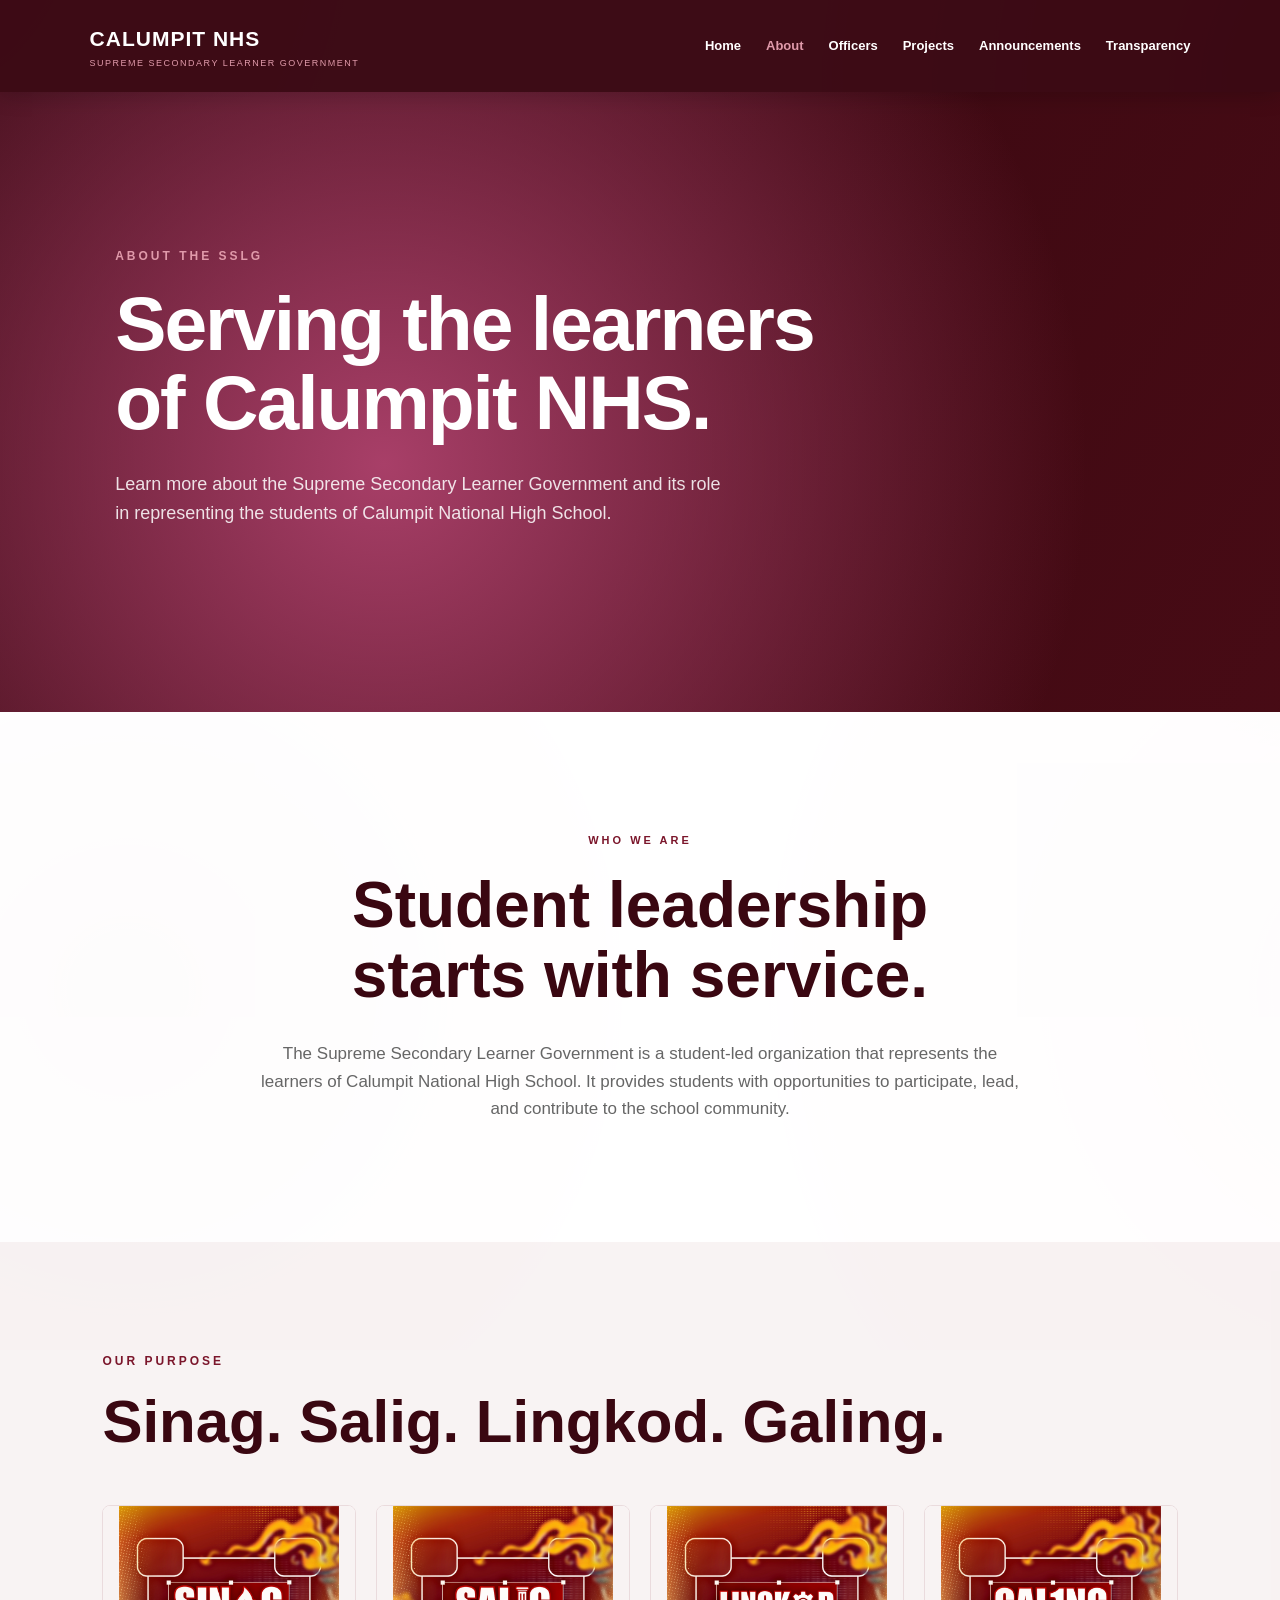
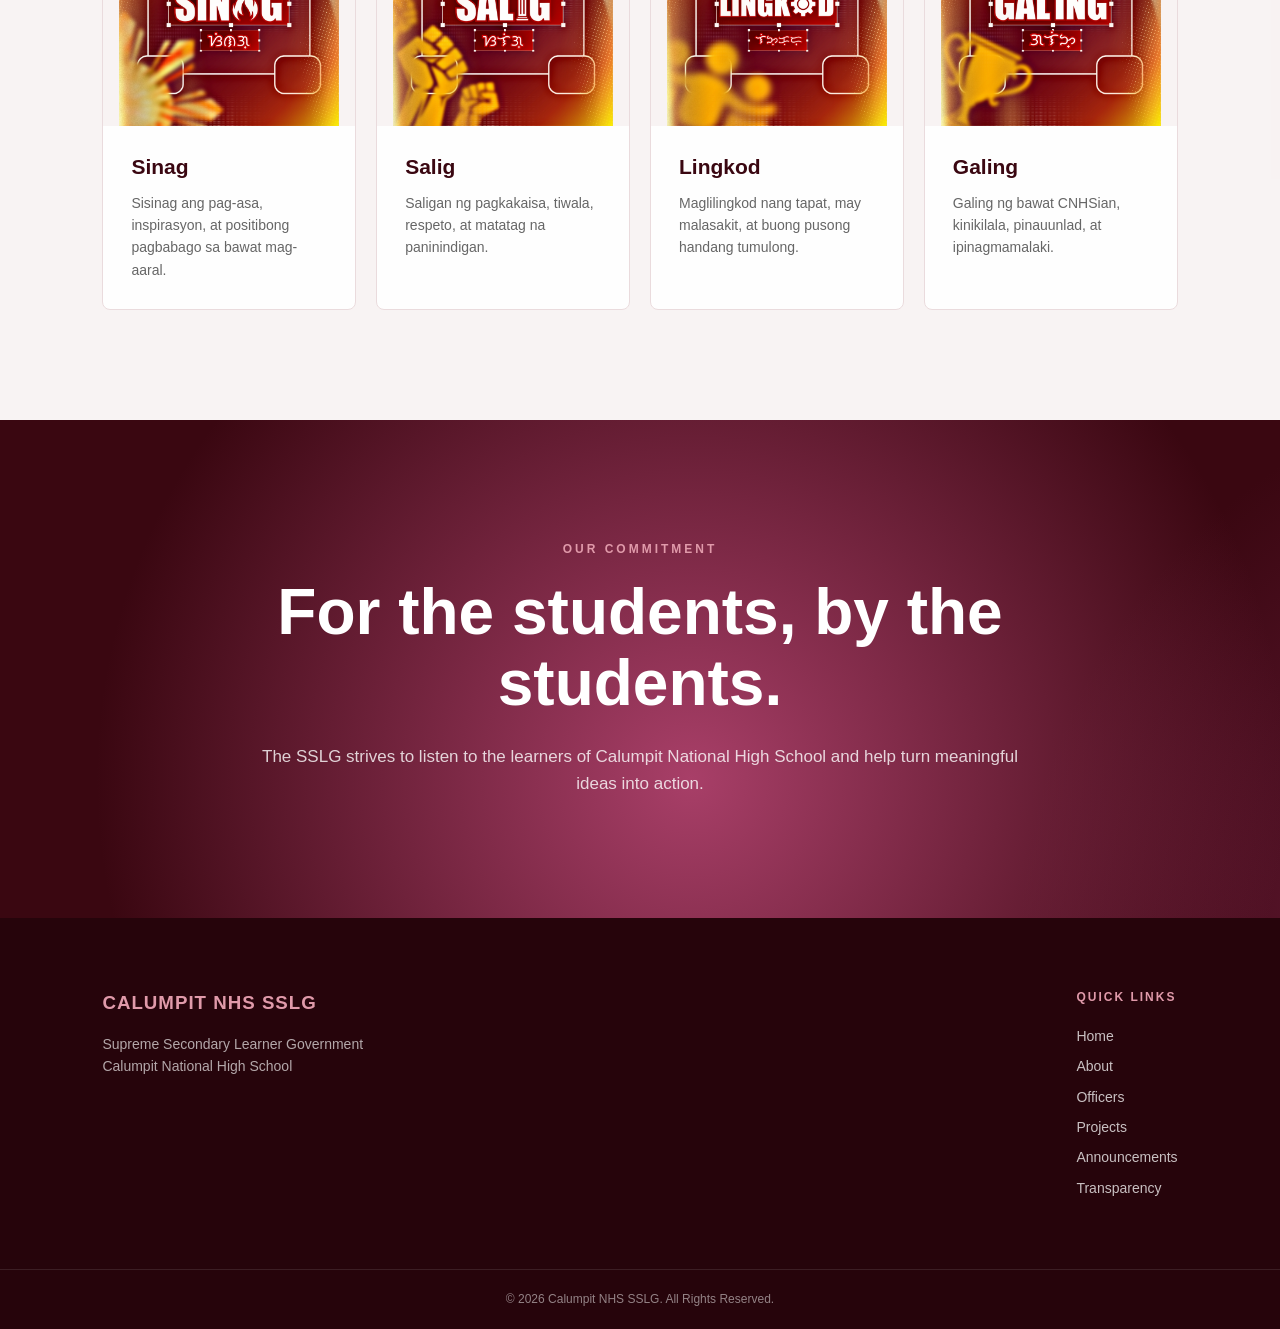
==== commit 7f1b4aa0: "Update about.html" ====
--- a/about.html
+++ b/about.html
@@ -120,9 +120,7 @@
                 </h3>
 
                 <p>
-                    Represents hope, inspiration,
-                    and the light that guides
-                    student leadership.
+                    Sisinag ang pag-asa, inspirasyon, at positibong pagbabago sa bawat mag-aaral.
                 </p>
 
             </div>
@@ -146,9 +144,7 @@
                 </h3>
 
                 <p>
-                    Represents trust, confidence,
-                    and the responsibility of
-                    serving fellow learners.
+                    Saligan ng pagkakaisa, tiwala, respeto, at matatag na paninindigan.
                 </p>
 
             </div>
@@ -172,9 +168,7 @@
                 </h3>
 
                 <p>
-                    Represents service, dedication,
-                    and commitment to the
-                    student community.
+                    Maglilingkod nang tapat, may malasakit, at buong pusong handang tumulong.
                 </p>
 
             </div>
@@ -198,9 +192,7 @@
                 </h3>
 
                 <p>
-                    Represents excellence,
-                    competence, and the pursuit
-                    of meaningful leadership.
+                    Galing ng bawat CNHSian, kinikilala, pinauunlad, at ipinagmamalaki.
                 </p>
 
             </div>
--- a/style.css
+++ b/style.css
@@ -1,4 +1,6 @@
-/* style.css — cleaned and fixed */
+/* =========================================================
+   GLOBAL
+   ========================================================= */
 
 * {
     margin: 0;
@@ -10,8 +12,6 @@
     scroll-behavior: smooth;
     width: 100%;
     min-height: 100%;
-    margin: 0;
-    padding: 0;
     overflow-x: hidden;
 }
 
@@ -24,8 +24,6 @@
     min-height: 100vh;
     margin: 0;
     padding: 0;
-    border: 0;
-    outline: 0;
     overflow-x: hidden;
 }
 
@@ -141,7 +139,6 @@
 
 .navbar {
     width: 100%;
-    max-width: 100%;
     padding: 22px 7%;
 
     display: flex;
@@ -179,7 +176,6 @@
     display: flex;
     align-items: center;
     gap: 25px;
-    max-width: 100%;
 }
 
 nav a {
@@ -203,7 +199,6 @@
 .hero {
     min-height: 620px;
     width: 100%;
-    max-width: 100%;
 
     position: relative;
     overflow: hidden;
@@ -281,22 +276,17 @@
 
 
 /* =========================================================
-   SSLG LOGO / EMBLEM
+   HERO EMBLEM
    ========================================================= */
 
 .hero-emblem {
     text-align: center;
-
     min-width: 300px;
     max-width: 100%;
-
     flex-shrink: 0;
-
     align-self: center;
-
     position: relative;
     z-index: 5;
-
     transform: translateY(-35px);
 }
 
@@ -329,15 +319,11 @@
 .hero-emblem .emblem img {
     width: 255px !important;
     height: 255px !important;
-
     max-width: none !important;
     max-height: none !important;
-
     object-fit: contain !important;
-
     position: relative;
     z-index: 5;
-
     display: block;
 
     filter:
@@ -347,63 +333,36 @@
 
 .emblem::before {
     content: "";
-
     position: absolute;
-
     width: 270px;
     height: 270px;
-
     border-radius: 50%;
-
     border: 1px solid rgba(231, 189, 104, 0.4);
-
-    box-shadow:
-        0 0 25px rgba(231, 189, 104, 0.3);
-
+    box-shadow: 0 0 25px rgba(231, 189, 104, 0.3);
     animation: logoRing 5s linear infinite;
 }
 
 .emblem::after {
     content: "";
-
     position: absolute;
-
     width: 300px;
     height: 300px;
-
     border-radius: 50%;
-
     border: 1px solid rgba(231, 189, 104, 0.18);
-
     animation: logoRingReverse 8s linear infinite;
 }
 
 @keyframes logoGlow {
     0% {
         transform: scale(1);
-
-        box-shadow:
-            0 0 10px rgba(231, 189, 104, 0.6),
-            0 0 25px rgba(231, 189, 104, 0.4),
-            0 0 45px rgba(231, 189, 104, 0.25);
     }
 
     50% {
         transform: scale(1.03);
-
-        box-shadow:
-            0 0 15px rgba(231, 189, 104, 0.95),
-            0 0 35px rgba(231, 189, 104, 0.7),
-            0 0 65px rgba(231, 189, 104, 0.45);
     }
 
     100% {
         transform: scale(1);
-
-        box-shadow:
-            0 0 10px rgba(231, 189, 104, 0.6),
-            0 0 25px rgba(231, 189, 104, 0.4),
-            0 0 45px rgba(231, 189, 104, 0.25);
     }
 }
 
@@ -429,9 +388,7 @@
 
 .hero-emblem p {
     margin-top: 25px;
-
     color: var(--accent);
-
     font-size: 10px;
     letter-spacing: 2px;
     font-weight: 700;
@@ -450,32 +407,23 @@
 
 .button {
     display: inline-block;
-
     padding: 14px 25px;
-
     background: var(--accent);
     color: #3a0711;
-
     text-decoration: none;
-
     font-weight: 700;
-
     border-radius: 4px;
-
     transition: 0.3s;
 }
 
 .button:hover {
     transform: translateY(-3px);
-
-    box-shadow:
-        0 8px 20px rgba(0, 0, 0, 0.2);
+    box-shadow: 0 8px 20px rgba(0, 0, 0, 0.2);
 }
 
 .button.secondary {
     background: transparent;
     color: white;
-
     border: 1px solid rgba(255, 255, 255, 0.5);
 }
 
@@ -491,57 +439,42 @@
 
 .welcome {
     width: 100%;
-
     padding: 120px 10%;
-
     background: rgba(255, 255, 255, 0.96);
-
     text-align: center;
 }
 
 .section-label {
     color: #7b162b;
-
     font-size: 11px;
     font-weight: 800;
-
     letter-spacing: 3px;
-
     margin-bottom: 20px;
 }
 
 .welcome h2 {
     max-width: 800px;
-
     margin: auto auto 30px;
-
     font-size: clamp(36px, 5vw, 65px);
-
     line-height: 1.1;
-
     color: #3a0711;
 }
 
 .welcome > p {
     max-width: 760px;
-
     margin: auto;
-
     font-size: 17px;
-
     color: #666;
 }
 
 
 /* =========================================================
-   QUICK ACCESS & CARDS
+   QUICK ACCESS
    ========================================================= */
 
 .quick-access {
     width: 100%;
-
     padding: 110px 8%;
-
     background: rgba(248, 243, 243, 0.96);
 }
 
@@ -551,53 +484,41 @@
 
 .section-heading h2 {
     font-size: clamp(35px, 5vw, 60px);
-
     line-height: 1.1;
-
     color: #3a0711;
 }
 
 .quick-grid {
     display: grid;
-
-    grid-template-columns:
-        repeat(3, minmax(0, 1fr));
-
+    grid-template-columns: repeat(3, minmax(0, 1fr));
     gap: 25px;
-
     width: 100%;
 }
 
 body.about .quick-grid {
-    grid-template-columns:
-        repeat(4, minmax(0, 1fr));
-
+    grid-template-columns: repeat(4, minmax(0, 1fr));
     gap: 20px;
 }
 
 
 /* =========================================================
-   IMAGE CARDS
+   CARDS
    ========================================================= */
 
 .quick-card {
     display: block;
-
     padding: 0;
-
     min-height: 0;
     min-width: 0;
 
     background: rgba(255, 255, 255, 0.96);
 
     border: 1px solid #eadbdd;
-
     border-radius: 8px;
 
     overflow: hidden;
 
     text-decoration: none;
-
     color: inherit;
 
     transition:
@@ -608,7 +529,6 @@
 
 .quick-card:hover {
     transform: translateY(-8px);
-
     border-color: var(--accent);
 
     box-shadow:
@@ -617,24 +537,20 @@
 
 
 /* =========================================================
-   HOME PAGE IMAGE CARDS
+   HOME IMAGE CARDS
    ========================================================= */
 
 .card-image {
     width: 100%;
     height: 120px;
-
     overflow: hidden;
 }
 
 .card-image img {
     width: 100%;
     height: 100%;
-
     object-fit: cover;
-
     display: block;
-
     transition: transform 0.5s ease;
 }
 
@@ -644,72 +560,19 @@
 
 
 /* =========================================================
-   CARD CONTENT
-   ========================================================= */
-
-.card-content {
-    padding: 24px 28px 28px;
-}
-
-.card-content .position {
-    margin-bottom: 6px;
-}
-
-.card-content h3 {
-    color: #3a0711;
-
-    font-size: 21px;
-
-    margin-bottom: 8px;
-}
-
-.card-content p:not(.position) {
-    color: #666;
-
-    font-size: 14px;
-}
-
-.card-content span {
-    display: inline-block;
-
-    margin-top: 15px;
-
-    color: #7b162b;
-
-    font-weight: 700;
-
-    font-size: 13px;
-}
-
-.card-icon {
-    display: none;
-}
-
-.position {
-    color: var(--accent) !important;
-
-    font-size: 10px !important;
-
-    font-weight: 800;
-
-    letter-spacing: 2px;
-
-    margin-bottom: 8px;
-}
-
-
-/* =========================================================
-   OFFICER PROFILE IMAGE
+   ABOUT PAGE — SINAG / SALIG / LINGKOD / GALING
    ========================================================= */
 
 /*
-   Mark's image is 720 x 720.
-
-   The image is displayed at 220 x 220.
-   object-fit: contain keeps the ENTIRE image visible.
+   IMPORTANT:
+   These rules ONLY affect cards on about.html.
+
+   Your images are 1500 x 1500.
+   We use object-fit: contain so the ENTIRE image
+   remains visible and does not get cropped.
 */
 
-.officer-image {
+body.about .quick-card .card-image {
     width: 100%;
     height: 220px;
 
@@ -722,6 +585,84 @@
     background: #f8f3f3;
 }
 
+body.about .quick-card .card-image img {
+    width: 100%;
+    height: 100%;
+
+    object-fit: contain;
+    object-position: center;
+
+    display: block;
+
+    transition: transform 0.5s ease;
+}
+
+body.about .quick-card:hover .card-image img {
+    transform: scale(1.03);
+}
+
+
+/* =========================================================
+   CARD CONTENT
+   ========================================================= */
+
+.card-content {
+    padding: 24px 28px 28px;
+}
+
+.card-content .position {
+    margin-bottom: 6px;
+}
+
+.card-content h3 {
+    color: #3a0711;
+    font-size: 21px;
+    margin-bottom: 8px;
+}
+
+.card-content p:not(.position) {
+    color: #666;
+    font-size: 14px;
+}
+
+.card-content span {
+    display: inline-block;
+    margin-top: 15px;
+    color: #7b162b;
+    font-weight: 700;
+    font-size: 13px;
+}
+
+.card-icon {
+    display: none;
+}
+
+.position {
+    color: var(--accent) !important;
+    font-size: 10px !important;
+    font-weight: 800;
+    letter-spacing: 2px;
+    margin-bottom: 8px;
+}
+
+
+/* =========================================================
+   OFFICER PROFILE IMAGE
+   ========================================================= */
+
+.officer-image {
+    width: 100%;
+    height: 220px;
+
+    display: flex;
+    align-items: center;
+    justify-content: center;
+
+    overflow: hidden;
+
+    background: #f8f3f3;
+}
+
 .officer-image img {
     width: 220px;
     height: 220px;
@@ -733,16 +674,14 @@
 
 
 /* =========================================================
-   FINAL SECTION
+   FINAL / PORTAL SECTION
    ========================================================= */
 
 .portal-section {
     width: 100%;
-
     padding: 120px 10%;
 
     text-align: center;
-
     color: white;
 
     background:
@@ -784,15 +723,12 @@
 
 .portal-content h2 {
     font-size: clamp(38px, 5vw, 65px);
-
     line-height: 1.1;
-
     margin-bottom: 25px;
 }
 
 .portal-content p:not(.eyebrow) {
     color: rgba(255, 255, 255, 0.8);
-
     font-size: 17px;
 }
 
@@ -803,9 +739,7 @@
 
 footer {
     width: 100%;
-
     background: #26040b;
-
     color: white;
 }
 
@@ -813,7 +747,6 @@
     padding: 70px 8%;
 
     display: flex;
-
     justify-content: space-between;
 
     gap: 50px;
@@ -821,43 +754,32 @@
 
 .footer-main h3 {
     color: var(--accent);
-
     margin-bottom: 15px;
-
     letter-spacing: 1px;
 }
 
 .footer-main p {
     color: rgba(255, 255, 255, 0.65);
-
     font-size: 14px;
 }
 
 .footer-links {
     display: flex;
-
     flex-direction: column;
-
     gap: 8px;
 }
 
 .footer-links h4 {
     color: var(--accent);
-
     margin-bottom: 10px;
-
     font-size: 12px;
-
     letter-spacing: 2px;
 }
 
 .footer-links a {
     color: rgba(255, 255, 255, 0.75);
-
     text-decoration: none;
-
     font-size: 14px;
-
     transition: 0.3s;
 }
 
@@ -866,70 +788,58 @@
 }
 
 .footer-bottom {
-    border-top:
-        1px solid rgba(255, 255, 255, 0.1);
-
+    border-top: 1px solid rgba(255, 255, 255, 0.1);
     padding: 20px 8%;
-
     text-align: center;
 }
 
 .footer-bottom p {
     font-size: 12px;
-
     color: rgba(255, 255, 255, 0.5);
 }
 
 
 /* =========================================================
-   RESPONSIVE: TABLET / MOBILE
+   TABLET
    ========================================================= */
 
 @media (max-width: 1100px) {
 
     .quick-grid {
-        grid-template-columns:
-            repeat(2, minmax(0, 1fr));
+        grid-template-columns: repeat(2, minmax(0, 1fr));
     }
 
     body.about .quick-grid {
-        grid-template-columns:
-            repeat(2, minmax(0, 1fr));
-    }
-}
-
+        grid-template-columns: repeat(2, minmax(0, 1fr));
+    }
+}
+
+
+/* =========================================================
+   MOBILE / TABLET
+   ========================================================= */
 
 @media (max-width: 900px) {
 
     .navbar {
         width: 100%;
-
         flex-direction: column;
-
         gap: 20px;
-
         padding: 20px;
     }
 
     nav {
         width: 100%;
-
         flex-wrap: wrap;
-
         justify-content: center;
-
         gap: 15px;
     }
 
     .hero {
         width: 100%;
-
         flex-direction: column;
-
         text-align: center;
-
         padding: 80px 7%;
-
         min-height: 600px;
     }
 
@@ -944,9 +854,7 @@
 
     .hero-emblem {
         margin-top: 20px;
-
         transform: none;
-
         min-width: 260px;
     }
 
@@ -971,8 +879,7 @@
     }
 
     .quick-grid {
-        grid-template-columns:
-            repeat(2, 1fr);
+        grid-template-columns: repeat(2, 1fr);
     }
 
     .footer-main {
@@ -990,6 +897,10 @@
 }
 
 
+/* =========================================================
+   MOBILE
+   ========================================================= */
+
 @media (max-width: 600px) {
 
     .brand {
@@ -1012,73 +923,192 @@
         font-size: 11px;
     }
 
+    .hero {
+        min-height: 500px;
+        padding: 50px 5%;
+        gap: 20px;
+    }
+
+    .hero-content {
+        max-width: 100%;
+    }
+
     .hero h1 {
-        font-size: 44px;
+        font-size: clamp(28px, 7vw, 48px);
+        line-height: 1.1;
+    }
+
+    .hero-text {
+        font-size: 14px;
+    }
+
+    .hero-buttons {
+        flex-direction: column;
+        width: 100%;
+    }
+
+    .button {
+        width: 100%;
+        text-align: center;
+    }
+
+    .hero-emblem {
+        min-width: 200px;
+        max-width: 100%;
+    }
+
+    .emblem {
+        width: 160px !important;
+        height: 160px !important;
+    }
+
+    .hero-emblem .emblem img {
+        width: 180px !important;
+        height: 180px !important;
+    }
+
+    .emblem::before {
+        width: 190px;
+        height: 190px;
+    }
+
+    .emblem::after {
+        width: 215px;
+        height: 215px;
+    }
+
+    .hero-emblem p {
+        font-size: 8px;
+        letter-spacing: 1px;
+    }
+
+    .welcome {
+        padding: 60px 5%;
+    }
+
+    .welcome h2 {
+        font-size: clamp(24px, 5vw, 42px);
+        margin-bottom: 20px;
+    }
+
+    .welcome > p {
+        font-size: 14px;
+    }
+
+    .section-label {
+        font-size: 9px;
+        letter-spacing: 2px;
+        margin-bottom: 15px;
+    }
+
+    .quick-access {
+        padding: 60px 5%;
+    }
+
+    .section-heading h2 {
+        font-size: clamp(24px, 5vw, 42px);
+        margin-bottom: 35px;
     }
 
     .quick-grid {
         grid-template-columns: 1fr;
-    }
-
-    .welcome,
-    .quick-access,
+        gap: 15px;
+    }
+
+    /* About page stays 2 columns on mobile */
+    body.about .quick-grid {
+        grid-template-columns: repeat(2, minmax(0, 1fr));
+        gap: 12px;
+    }
+
+    /* Normal Home image cards */
+    .card-image {
+        height: 100px;
+    }
+
+    /*
+       About images:
+       still show the WHOLE 1500x1500 image
+    */
+    body.about .quick-card .card-image {
+        height: 140px;
+    }
+
+    body.about .quick-card .card-image img {
+        width: 100%;
+        height: 100%;
+        object-fit: contain;
+    }
+
+    .card-content {
+        padding: 16px 18px 18px;
+    }
+
+    .card-content h3 {
+        font-size: 16px;
+        margin-bottom: 6px;
+    }
+
+    .card-content p {
+        font-size: 12px;
+    }
+
+    .card-content span {
+        font-size: 11px;
+        margin-top: 10px;
+    }
+
+    .position {
+        font-size: 8px !important;
+        margin-bottom: 6px;
+    }
+
     .portal-section {
-        padding: 80px 7%;
-    }
-
-
-    /* Mobile logo sizing */
-
-    .hero-emblem {
-        min-width: 220px;
-    }
-
-    .hero-emblem .emblem {
-        width: 155px !important;
-        height: 155px !important;
-    }
-
-    .hero-emblem .emblem img {
-        width: 175px !important;
-        height: 175px !important;
-    }
-
-    .emblem::before {
-        width: 185px;
-        height: 185px;
-    }
-
-    .emblem::after {
-        width: 210px;
-        height: 210px;
-    }
-
-
-    /* Mobile home image cards */
-
-    .card-image {
-        height: 160px;
-    }
-
-    .card-content {
-        padding: 22px;
-    }
-
-
-    /* Mobile officer photo */
-
-    .officer-image {
-        height: 220px;
-    }
-
-    .officer-image img {
-        width: 220px;
-        height: 220px;
-        object-fit: contain;
-    }
-}
-
-
-/* =========================================================
-   END OF STYLESHEET
-   ========================================================= */
+        padding: 60px 5%;
+    }
+
+    .portal-content h2 {
+        font-size: clamp(24px, 5vw, 42px);
+        margin-bottom: 18px;
+    }
+
+    .portal-content p {
+        font-size: 14px;
+    }
+
+    .footer-main {
+        padding: 40px 5%;
+        gap: 30px;
+    }
+
+    .footer-main h3 {
+        font-size: 16px;
+        margin-bottom: 10px;
+    }
+
+    .footer-main p {
+        font-size: 12px;
+    }
+
+    .footer-links h4 {
+        font-size: 11px;
+        margin-bottom: 8px;
+    }
+
+    .footer-links a {
+        font-size: 12px;
+    }
+
+    .footer-bottom {
+        padding: 15px 5%;
+    }
+
+    .footer-bottom p {
+        font-size: 10px;
+    }
+}
+
+
+/* =========================================================
+   END
+   ========================================================= */
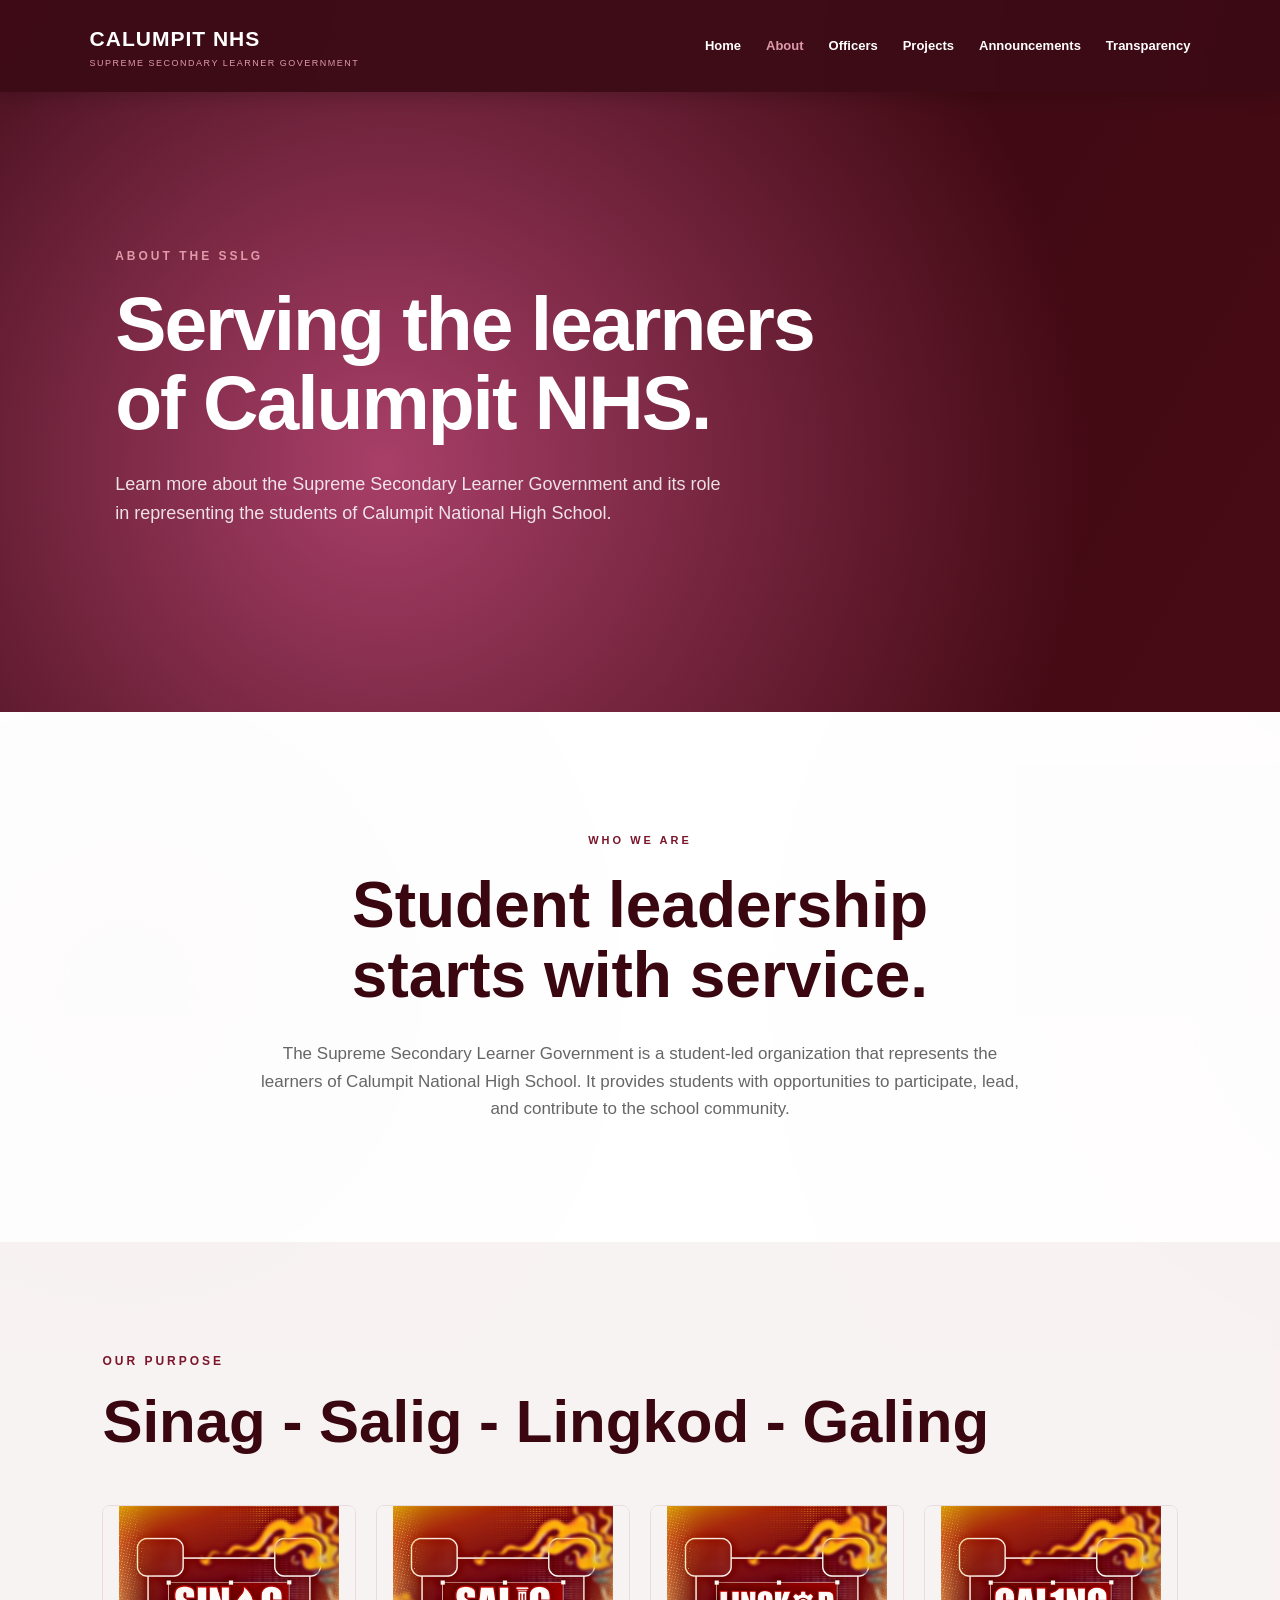
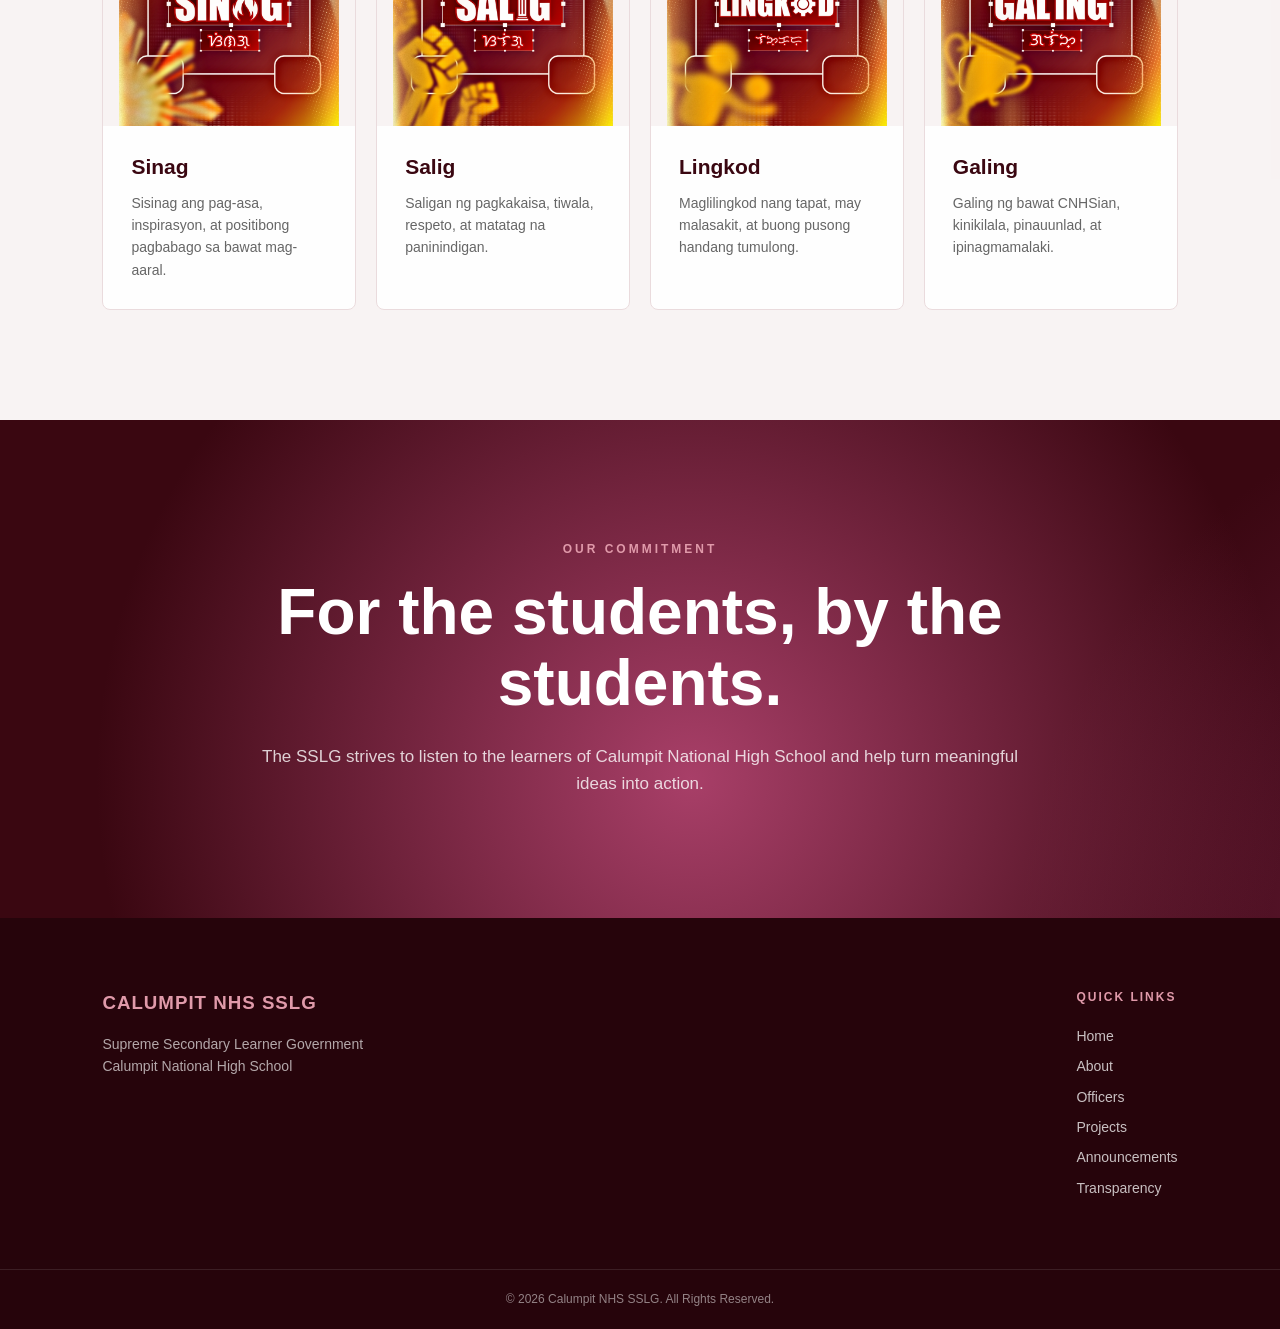
==== commit e57f38a5: "Update about.html" ====
--- a/about.html
+++ b/about.html
@@ -96,7 +96,7 @@
         </p>
 
         <h2>
-            Sinag. Salig. Lingkod. Galing.
+            Sinag  -  Salig  -  Lingkod  -  Galing
         </h2>
 
     </div>
